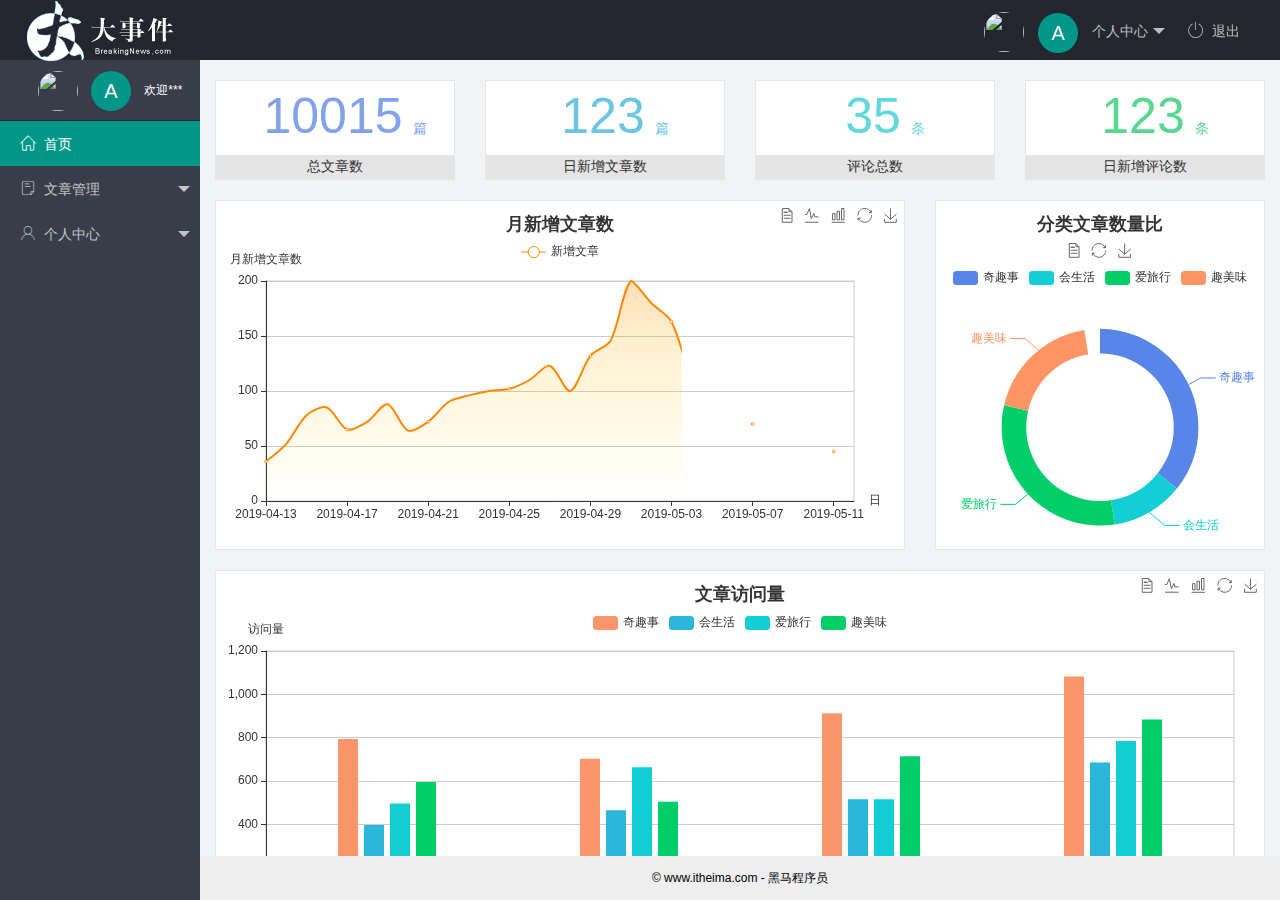
==== index.html @ d32dd84e "21.1.3" ====
<!DOCTYPE html>
<html lang="en">

<head>
    <meta charset="UTF-8" />
    <meta name="viewport" content="width=device-width, initial-scale=1.0" />
    <title>后台主页</title>
    <!-- 导入 layui 的样式表 -->
    <link rel="stylesheet" href="/assets/lib/layui/css/layui.css" />
    <link rel="stylesheet" href="/assets/fonts/iconfont.css" />
    <link rel="stylesheet" href="/assets/css/indexreal.css">
</head>

<body class="layui-layout-body">
    <div class="layui-layout layui-layout-admin">
        <div class="layui-header">
            <div class="layui-logo">
                <img src="/assets/images/logo.png" alt="" />
            </div>
            <!-- 头部区域（可配合layui已有的水平导航） -->
            <ul class="layui-nav layui-layout-right">
                <li class="layui-nav-item">
                    <a href="javascript:;">
                        <img src="http://t.cn/RCzsdCq" class="layui-nav-img" />
                        <span class="text-avatar">A</span>
                        个人中心
                    </a>
                    <dl class="layui-nav-child">
                        <dd><a href="">基本资料</a></dd>
                        <dd><a href="">更换头像</a></dd>
                        <dd><a href="">重置密码</a></dd>
                    </dl>
                </li>
                <li class="layui-nav-item"><a href=""><span class="iconfont icon-tuichu"></span>退出</a></li>
            </ul>
        </div>

        <div class="layui-side layui-bg-black">
            <div class="layui-side-scroll">
                <div class="userinfo">
                    <img src="http://t.cn/RCzsdCq" class="layui-nav-img" />
                    <span class="text-avatar">A</span>
                    <span id="welcome">欢迎***</span>
                </div>
                <!-- 左侧导航区域（可配合layui已有的垂直导航） -->
                <ul class="layui-nav layui-nav-tree" lay-shrink="all">
                    <li class="layui-nav-item layui-this">
                        <a class="" href="./home/dashboard.html" target="fm">
                            <span class="iconfont icon-home"></span>首页</a>
                    </li>
                    <li class="layui-nav-item">
                        <a class="" href="javascript:;"><span class="iconfont icon-16"></span>文章管理</a>
                        <dl class="layui-nav-child">
                            <dd><a href="javascript:;"><i class="layui-icon layui-icon-app"></i>文章类别</a></dd>
                            <dd><a href="javascript:;"><i class="layui-icon layui-icon-app"></i>文章列表</a></dd>
                            <dd><a href="javascript:;"><i class="layui-icon layui-icon-app"></i>发布文章</a></dd>
                        </dl>
                    </li>
                    <li class="layui-nav-item">
                        <a href="javascript:;"><span class="iconfont icon-user"></span>个人中心</a>
                        <dl class="layui-nav-child">
                            <dd><a href="javascript:;"><i class="layui-icon layui-icon-app"></i>基本资料</a></dd>
                            <dd><a href="javascript:;"><i class="layui-icon layui-icon-app"></i>更换头像</a></dd>
                            <dd><a href="javascript:;"><i class="layui-icon layui-icon-app"></i>重置密码</a></dd>
                        </dl>
                    </li>
                </ul>
            </div>
        </div>

        <div class="layui-body">
            <!-- 内容主体区域 -->
            <iframe name="fm" src="./home/dashboard.html" frameborder="0"></iframe>
        </div>

        <div class="layui-footer">
            <!-- 底部固定区域 -->
            © www.itheima.com - 黑马程序员
        </div>
    </div>
    <!-- 导入 layui 的JS文件 -->
    <script src="/assets/lib/layui/layui.all.js"></script>
</body>

</html>
---- assets/lib/layui/css/layui.css ----
/** layui-v2.5.5 MIT License By https://www.layui.com */
 .layui-inline,img{display:inline-block;vertical-align:middle}h1,h2,h3,h4,h5,h6{font-weight:400}.layui-edge,.layui-header,.layui-inline,.layui-main{position:relative}.layui-body,.layui-edge,.layui-elip{overflow:hidden}.layui-btn,.layui-edge,.layui-inline,img{vertical-align:middle}.layui-btn,.layui-disabled,.layui-icon,.layui-unselect{-moz-user-select:none;-webkit-user-select:none;-ms-user-select:none}.layui-elip,.layui-form-checkbox span,.layui-form-pane .layui-form-label{text-overflow:ellipsis;white-space:nowrap}.layui-breadcrumb,.layui-tree-btnGroup{visibility:hidden}blockquote,body,button,dd,div,dl,dt,form,h1,h2,h3,h4,h5,h6,input,li,ol,p,pre,td,textarea,th,ul{margin:0;padding:0;-webkit-tap-highlight-color:rgba(0,0,0,0)}a:active,a:hover{outline:0}img{border:none}li{list-style:none}table{border-collapse:collapse;border-spacing:0}h4,h5,h6{font-size:100%}button,input,optgroup,option,select,textarea{font-family:inherit;font-size:inherit;font-style:inherit;font-weight:inherit;outline:0}pre{white-space:pre-wrap;white-space:-moz-pre-wrap;white-space:-pre-wrap;white-space:-o-pre-wrap;word-wrap:break-word}body{line-height:24px;font:14px Helvetica Neue,Helvetica,PingFang SC,Tahoma,Arial,sans-serif}hr{height:1px;margin:10px 0;border:0;clear:both}a{color:#333;text-decoration:none}a:hover{color:#777}a cite{font-style:normal;*cursor:pointer}.layui-border-box,.layui-border-box *{box-sizing:border-box}.layui-box,.layui-box *{box-sizing:content-box}.layui-clear{clear:both;*zoom:1}.layui-clear:after{content:'\20';clear:both;*zoom:1;display:block;height:0}.layui-inline{*display:inline;*zoom:1}.layui-edge{display:inline-block;width:0;height:0;border-width:6px;border-style:dashed;border-color:transparent}.layui-edge-top{top:-4px;border-bottom-color:#999;border-bottom-style:solid}.layui-edge-right{border-left-color:#999;border-left-style:solid}.layui-edge-bottom{top:2px;border-top-color:#999;border-top-style:solid}.layui-edge-left{border-right-color:#999;border-right-style:solid}.layui-disabled,.layui-disabled:hover{color:#d2d2d2!important;cursor:not-allowed!important}.layui-circle{border-radius:100%}.layui-show{display:block!important}.layui-hide{display:none!important}@font-face{font-family:layui-icon;src:url(../font/iconfont.eot?v=250);src:url(../font/iconfont.eot?v=250#iefix) format('embedded-opentype'),url(../font/iconfont.woff2?v=250) format('woff2'),url(../font/iconfont.woff?v=250) format('woff'),url(../font/iconfont.ttf?v=250) format('truetype'),url(../font/iconfont.svg?v=250#layui-icon) format('svg')}.layui-icon{font-family:layui-icon!important;font-size:16px;font-style:normal;-webkit-font-smoothing:antialiased;-moz-osx-font-smoothing:grayscale}.layui-icon-reply-fill:before{content:"\e611"}.layui-icon-set-fill:before{content:"\e614"}.layui-icon-menu-fill:before{content:"\e60f"}.layui-icon-search:before{content:"\e615"}.layui-icon-share:before{content:"\e641"}.layui-icon-set-sm:before{content:"\e620"}.layui-icon-engine:before{content:"\e628"}.layui-icon-close:before{content:"\1006"}.layui-icon-close-fill:before{content:"\1007"}.layui-icon-chart-screen:before{content:"\e629"}.layui-icon-star:before{content:"\e600"}.layui-icon-circle-dot:before{content:"\e617"}.layui-icon-chat:before{content:"\e606"}.layui-icon-release:before{content:"\e609"}.layui-icon-list:before{content:"\e60a"}.layui-icon-chart:before{content:"\e62c"}.layui-icon-ok-circle:before{content:"\1005"}.layui-icon-layim-theme:before{content:"\e61b"}.layui-icon-table:before{content:"\e62d"}.layui-icon-right:before{content:"\e602"}.layui-icon-left:before{content:"\e603"}.layui-icon-cart-simple:before{content:"\e698"}.layui-icon-face-cry:before{content:"\e69c"}.layui-icon-face-smile:before{content:"\e6af"}.layui-icon-survey:before{content:"\e6b2"}.layui-icon-tree:before{content:"\e62e"}.layui-icon-upload-circle:before{content:"\e62f"}.layui-icon-add-circle:before{content:"\e61f"}.layui-icon-download-circle:before{content:"\e601"}.layui-icon-templeate-1:before{content:"\e630"}.layui-icon-util:before{content:"\e631"}.layui-icon-face-surprised:before{content:"\e664"}.layui-icon-edit:before{content:"\e642"}.layui-icon-speaker:before{content:"\e645"}.layui-icon-down:before{content:"\e61a"}.layui-icon-file:before{content:"\e621"}.layui-icon-layouts:before{content:"\e632"}.layui-icon-rate-half:before{content:"\e6c9"}.layui-icon-add-circle-fine:before{content:"\e608"}.layui-icon-prev-circle:before{content:"\e633"}.layui-icon-read:before{content:"\e705"}.layui-icon-404:before{content:"\e61c"}.layui-icon-carousel:before{content:"\e634"}.layui-icon-help:before{content:"\e607"}.layui-icon-code-circle:before{content:"\e635"}.layui-icon-water:before{content:"\e636"}.layui-icon-username:before{content:"\e66f"}.layui-icon-find-fill:before{content:"\e670"}.layui-icon-about:before{content:"\e60b"}.layui-icon-location:before{content:"\e715"}.layui-icon-up:before{content:"\e619"}.layui-icon-pause:before{content:"\e651"}.layui-icon-date:before{content:"\e637"}.layui-icon-layim-uploadfile:before{content:"\e61d"}.layui-icon-delete:before{content:"\e640"}.layui-icon-play:before{content:"\e652"}.layui-icon-top:before{content:"\e604"}.layui-icon-friends:before{content:"\e612"}.layui-icon-refresh-3:before{content:"\e9aa"}.layui-icon-ok:before{content:"\e605"}.layui-icon-layer:before{content:"\e638"}.layui-icon-face-smile-fine:before{content:"\e60c"}.layui-icon-dollar:before{content:"\e659"}.layui-icon-group:before{content:"\e613"}.layui-icon-layim-download:before{content:"\e61e"}.layui-icon-picture-fine:before{content:"\e60d"}.layui-icon-link:before{content:"\e64c"}.layui-icon-diamond:before{content:"\e735"}.layui-icon-log:before{content:"\e60e"}.layui-icon-rate-solid:before{content:"\e67a"}.layui-icon-fonts-del:before{content:"\e64f"}.layui-icon-unlink:before{content:"\e64d"}.layui-icon-fonts-clear:before{content:"\e639"}.layui-icon-triangle-r:before{content:"\e623"}.layui-icon-circle:before{content:"\e63f"}.layui-icon-radio:before{content:"\e643"}.layui-icon-align-center:before{content:"\e647"}.layui-icon-align-right:before{content:"\e648"}.layui-icon-align-left:before{content:"\e649"}.layui-icon-loading-1:before{content:"\e63e"}.layui-icon-return:before{content:"\e65c"}.layui-icon-fonts-strong:before{content:"\e62b"}.layui-icon-upload:before{content:"\e67c"}.layui-icon-dialogue:before{content:"\e63a"}.layui-icon-video:before{content:"\e6ed"}.layui-icon-headset:before{content:"\e6fc"}.layui-icon-cellphone-fine:before{content:"\e63b"}.layui-icon-add-1:before{content:"\e654"}.layui-icon-face-smile-b:before{content:"\e650"}.layui-icon-fonts-html:before{content:"\e64b"}.layui-icon-form:before{content:"\e63c"}.layui-icon-cart:before{content:"\e657"}.layui-icon-camera-fill:before{content:"\e65d"}.layui-icon-tabs:before{content:"\e62a"}.layui-icon-fonts-code:before{content:"\e64e"}.layui-icon-fire:before{content:"\e756"}.layui-icon-set:before{content:"\e716"}.layui-icon-fonts-u:before{content:"\e646"}.layui-icon-triangle-d:before{content:"\e625"}.layui-icon-tips:before{content:"\e702"}.layui-icon-picture:before{content:"\e64a"}.layui-icon-more-vertical:before{content:"\e671"}.layui-icon-flag:before{content:"\e66c"}.layui-icon-loading:before{content:"\e63d"}.layui-icon-fonts-i:before{content:"\e644"}.layui-icon-refresh-1:before{content:"\e666"}.layui-icon-rmb:before{content:"\e65e"}.layui-icon-home:before{content:"\e68e"}.layui-icon-user:before{content:"\e770"}.layui-icon-notice:before{content:"\e667"}.layui-icon-login-weibo:before{content:"\e675"}.layui-icon-voice:before{content:"\e688"}.layui-icon-upload-drag:before{content:"\e681"}.layui-icon-login-qq:before{content:"\e676"}.layui-icon-snowflake:before{content:"\e6b1"}.layui-icon-file-b:before{content:"\e655"}.layui-icon-template:before{content:"\e663"}.layui-icon-auz:before{content:"\e672"}.layui-icon-console:before{content:"\e665"}.layui-icon-app:before{content:"\e653"}.layui-icon-prev:before{content:"\e65a"}.layui-icon-website:before{content:"\e7ae"}.layui-icon-next:before{content:"\e65b"}.layui-icon-component:before{content:"\e857"}.layui-icon-more:before{content:"\e65f"}.layui-icon-login-wechat:before{content:"\e677"}.layui-icon-shrink-right:before{content:"\e668"}.layui-icon-spread-left:before{content:"\e66b"}.layui-icon-camera:before{content:"\e660"}.layui-icon-note:before{content:"\e66e"}.layui-icon-refresh:before{content:"\e669"}.layui-icon-female:before{content:"\e661"}.layui-icon-male:before{content:"\e662"}.layui-icon-password:before{content:"\e673"}.layui-icon-senior:before{content:"\e674"}.layui-icon-theme:before{content:"\e66a"}.layui-icon-tread:before{content:"\e6c5"}.layui-icon-praise:before{content:"\e6c6"}.layui-icon-star-fill:before{content:"\e658"}.layui-icon-rate:before{content:"\e67b"}.layui-icon-template-1:before{content:"\e656"}.layui-icon-vercode:before{content:"\e679"}.layui-icon-cellphone:before{content:"\e678"}.layui-icon-screen-full:before{content:"\e622"}.layui-icon-screen-restore:before{content:"\e758"}.layui-icon-cols:before{content:"\e610"}.layui-icon-export:before{content:"\e67d"}.layui-icon-print:before{content:"\e66d"}.layui-icon-slider:before{content:"\e714"}.layui-icon-addition:before{content:"\e624"}.layui-icon-subtraction:before{content:"\e67e"}.layui-icon-service:before{content:"\e626"}.layui-icon-transfer:before{content:"\e691"}.layui-main{width:1140px;margin:0 auto}.layui-header{z-index:1000;height:60px}.layui-header a:hover{transition:all .5s;-webkit-transition:all .5s}.layui-side{position:fixed;left:0;top:0;bottom:0;z-index:999;width:200px;overflow-x:hidden}.layui-side-scroll{position:relative;width:220px;height:100%;overflow-x:hidden}.layui-body{position:absolute;left:200px;right:0;top:0;bottom:0;z-index:998;width:auto;overflow-y:auto;box-sizing:border-box}.layui-layout-body{overflow:hidden}.layui-layout-admin .layui-header{background-color:#23262E}.layui-layout-admin .layui-side{top:60px;width:200px;overflow-x:hidden}.layui-layout-admin .layui-body{position:fixed;top:60px;bottom:44px}.layui-layout-admin .layui-main{width:auto;margin:0 15px}.layui-layout-admin .layui-footer{position:fixed;left:200px;right:0;bottom:0;height:44px;line-height:44px;padding:0 15px;background-color:#eee}.layui-layout-admin .layui-logo{position:absolute;left:0;top:0;width:200px;height:100%;line-height:60px;text-align:center;color:#009688;font-size:16px}.layui-layout-admin .layui-header .layui-nav{background:0 0}.layui-layout-left{position:absolute!important;left:200px;top:0}.layui-layout-right{position:absolute!important;right:0;top:0}.layui-container{position:relative;margin:0 auto;padding:0 15px;box-sizing:border-box}.layui-fluid{position:relative;margin:0 auto;padding:0 15px}.layui-row:after,.layui-row:before{content:'';display:block;clear:both}.layui-col-lg1,.layui-col-lg10,.layui-col-lg11,.layui-col-lg12,.layui-col-lg2,.layui-col-lg3,.layui-col-lg4,.layui-col-lg5,.layui-col-lg6,.layui-col-lg7,.layui-col-lg8,.layui-col-lg9,.layui-col-md1,.layui-col-md10,.layui-col-md11,.layui-col-md12,.layui-col-md2,.layui-col-md3,.layui-col-md4,.layui-col-md5,.layui-col-md6,.layui-col-md7,.layui-col-md8,.layui-col-md9,.layui-col-sm1,.layui-col-sm10,.layui-col-sm11,.layui-col-sm12,.layui-col-sm2,.layui-col-sm3,.layui-col-sm4,.layui-col-sm5,.layui-col-sm6,.layui-col-sm7,.layui-col-sm8,.layui-col-sm9,.layui-col-xs1,.layui-col-xs10,.layui-col-xs11,.layui-col-xs12,.layui-col-xs2,.layui-col-xs3,.layui-col-xs4,.layui-col-xs5,.layui-col-xs6,.layui-col-xs7,.layui-col-xs8,.layui-col-xs9{position:relative;display:block;box-sizing:border-box}.layui-col-xs1,.layui-col-xs10,.layui-col-xs11,.layui-col-xs12,.layui-col-xs2,.layui-col-xs3,.layui-col-xs4,.layui-col-xs5,.layui-col-xs6,.layui-col-xs7,.layui-col-xs8,.layui-col-xs9{float:left}.layui-col-xs1{width:8.33333333%}.layui-col-xs2{width:16.66666667%}.layui-col-xs3{width:25%}.layui-col-xs4{width:33.33333333%}.layui-col-xs5{width:41.66666667%}.layui-col-xs6{width:50%}.layui-col-xs7{width:58.33333333%}.layui-col-xs8{width:66.66666667%}.layui-col-xs9{width:75%}.layui-col-xs10{width:83.33333333%}.layui-col-xs11{width:91.66666667%}.layui-col-xs12{width:100%}.layui-col-xs-offset1{margin-left:8.33333333%}.layui-col-xs-offset2{margin-left:16.66666667%}.layui-col-xs-offset3{margin-left:25%}.layui-col-xs-offset4{margin-left:33.33333333%}.layui-col-xs-offset5{margin-left:41.66666667%}.layui-col-xs-offset6{margin-left:50%}.layui-col-xs-offset7{margin-left:58.33333333%}.layui-col-xs-offset8{margin-left:66.66666667%}.layui-col-xs-offset9{margin-left:75%}.layui-col-xs-offset10{margin-left:83.33333333%}.layui-col-xs-offset11{margin-left:91.66666667%}.layui-col-xs-offset12{margin-left:100%}@media screen and (max-width:768px){.layui-hide-xs{display:none!important}.layui-show-xs-block{display:block!important}.layui-show-xs-inline{display:inline!important}.layui-show-xs-inline-block{display:inline-block!important}}@media screen and (min-width:768px){.layui-container{width:750px}.layui-hide-sm{display:none!important}.layui-show-sm-block{display:block!important}.layui-show-sm-inline{display:inline!important}.layui-show-sm-inline-block{display:inline-block!important}.layui-col-sm1,.layui-col-sm10,.layui-col-sm11,.layui-col-sm12,.layui-col-sm2,.layui-col-sm3,.layui-col-sm4,.layui-col-sm5,.layui-col-sm6,.layui-col-sm7,.layui-col-sm8,.layui-col-sm9{float:left}.layui-col-sm1{width:8.33333333%}.layui-col-sm2{width:16.66666667%}.layui-col-sm3{width:25%}.layui-col-sm4{width:33.33333333%}.layui-col-sm5{width:41.66666667%}.layui-col-sm6{width:50%}.layui-col-sm7{width:58.33333333%}.layui-col-sm8{width:66.66666667%}.layui-col-sm9{width:75%}.layui-col-sm10{width:83.33333333%}.layui-col-sm11{width:91.66666667%}.layui-col-sm12{width:100%}.layui-col-sm-offset1{margin-left:8.33333333%}.layui-col-sm-offset2{margin-left:16.66666667%}.layui-col-sm-offset3{margin-left:25%}.layui-col-sm-offset4{margin-left:33.33333333%}.layui-col-sm-offset5{margin-left:41.66666667%}.layui-col-sm-offset6{margin-left:50%}.layui-col-sm-offset7{margin-left:58.33333333%}.layui-col-sm-offset8{margin-left:66.66666667%}.layui-col-sm-offset9{margin-left:75%}.layui-col-sm-offset10{margin-left:83.33333333%}.layui-col-sm-offset11{margin-left:91.66666667%}.layui-col-sm-offset12{margin-left:100%}}@media screen and (min-width:992px){.layui-container{width:970px}.layui-hide-md{display:none!important}.layui-show-md-block{display:block!important}.layui-show-md-inline{display:inline!important}.layui-show-md-inline-block{display:inline-block!important}.layui-col-md1,.layui-col-md10,.layui-col-md11,.layui-col-md12,.layui-col-md2,.layui-col-md3,.layui-col-md4,.layui-col-md5,.layui-col-md6,.layui-col-md7,.layui-col-md8,.layui-col-md9{float:left}.layui-col-md1{width:8.33333333%}.layui-col-md2{width:16.66666667%}.layui-col-md3{width:25%}.layui-col-md4{width:33.33333333%}.layui-col-md5{width:41.66666667%}.layui-col-md6{width:50%}.layui-col-md7{width:58.33333333%}.layui-col-md8{width:66.66666667%}.layui-col-md9{width:75%}.layui-col-md10{width:83.33333333%}.layui-col-md11{width:91.66666667%}.layui-col-md12{width:100%}.layui-col-md-offset1{margin-left:8.33333333%}.layui-col-md-offset2{margin-left:16.66666667%}.layui-col-md-offset3{margin-left:25%}.layui-col-md-offset4{margin-left:33.33333333%}.layui-col-md-offset5{margin-left:41.66666667%}.layui-col-md-offset6{margin-left:50%}.layui-col-md-offset7{margin-left:58.33333333%}.layui-col-md-offset8{margin-left:66.66666667%}.layui-col-md-offset9{margin-left:75%}.layui-col-md-offset10{margin-left:83.33333333%}.layui-col-md-offset11{margin-left:91.66666667%}.layui-col-md-offset12{margin-left:100%}}@media screen and (min-width:1200px){.layui-container{width:1170px}.layui-hide-lg{display:none!important}.layui-show-lg-block{display:block!important}.layui-show-lg-inline{display:inline!important}.layui-show-lg-inline-block{display:inline-block!important}.layui-col-lg1,.layui-col-lg10,.layui-col-lg11,.layui-col-lg12,.layui-col-lg2,.layui-col-lg3,.layui-col-lg4,.layui-col-lg5,.layui-col-lg6,.layui-col-lg7,.layui-col-lg8,.layui-col-lg9{float:left}.layui-col-lg1{width:8.33333333%}.layui-col-lg2{width:16.66666667%}.layui-col-lg3{width:25%}.layui-col-lg4{width:33.33333333%}.layui-col-lg5{width:41.66666667%}.layui-col-lg6{width:50%}.layui-col-lg7{width:58.33333333%}.layui-col-lg8{width:66.66666667%}.layui-col-lg9{width:75%}.layui-col-lg10{width:83.33333333%}.layui-col-lg11{width:91.66666667%}.layui-col-lg12{width:100%}.layui-col-lg-offset1{margin-left:8.33333333%}.layui-col-lg-offset2{margin-left:16.66666667%}.layui-col-lg-offset3{margin-left:25%}.layui-col-lg-offset4{margin-left:33.33333333%}.layui-col-lg-offset5{margin-left:41.66666667%}.layui-col-lg-offset6{margin-left:50%}.layui-col-lg-offset7{margin-left:58.33333333%}.layui-col-lg-offset8{margin-left:66.66666667%}.layui-col-lg-offset9{margin-left:75%}.layui-col-lg-offset10{margin-left:83.33333333%}.layui-col-lg-offset11{margin-left:91.66666667%}.layui-col-lg-offset12{margin-left:100%}}.layui-col-space1{margin:-.5px}.layui-col-space1>*{padding:.5px}.layui-col-space3{margin:-1.5px}.layui-col-space3>*{padding:1.5px}.layui-col-space5{margin:-2.5px}.layui-col-space5>*{padding:2.5px}.layui-col-space8{margin:-3.5px}.layui-col-space8>*{padding:3.5px}.layui-col-space10{margin:-5px}.layui-col-space10>*{padding:5px}.layui-col-space12{margin:-6px}.layui-col-space12>*{padding:6px}.layui-col-space15{margin:-7.5px}.layui-col-space15>*{padding:7.5px}.layui-col-space18{margin:-9px}.layui-col-space18>*{padding:9px}.layui-col-space20{margin:-10px}.layui-col-space20>*{padding:10px}.layui-col-space22{margin:-11px}.layui-col-space22>*{padding:11px}.layui-col-space25{margin:-12.5px}.layui-col-space25>*{padding:12.5px}.layui-col-space30{margin:-15px}.layui-col-space30>*{padding:15px}.layui-btn,.layui-input,.layui-select,.layui-textarea,.layui-upload-button{outline:0;-webkit-appearance:none;transition:all .3s;-webkit-transition:all .3s;box-sizing:border-box}.layui-elem-quote{margin-bottom:10px;padding:15px;line-height:22px;border-left:5px solid #009688;border-radius:0 2px 2px 0;background-color:#f2f2f2}.layui-quote-nm{border-style:solid;border-width:1px 1px 1px 5px;background:0 0}.layui-elem-field{margin-bottom:10px;padding:0;border-width:1px;border-style:solid}.layui-elem-field legend{margin-left:20px;padding:0 10px;font-size:20px;font-weight:300}.layui-field-title{margin:10px 0 20px;border-width:1px 0 0}.layui-field-box{padding:10px 15px}.layui-field-title .layui-field-box{padding:10px 0}.layui-progress{position:relative;height:6px;border-radius:20px;background-color:#e2e2e2}.layui-progress-bar{position:absolute;left:0;top:0;width:0;max-width:100%;height:6px;border-radius:20px;text-align:right;background-color:#5FB878;transition:all .3s;-webkit-transition:all .3s}.layui-progress-big,.layui-progress-big .layui-progress-bar{height:18px;line-height:18px}.layui-progress-text{position:relative;top:-20px;line-height:18px;font-size:12px;color:#666}.layui-progress-big .layui-progress-text{position:static;padding:0 10px;color:#fff}.layui-collapse{border-width:1px;border-style:solid;border-radius:2px}.layui-colla-content,.layui-colla-item{border-top-width:1px;border-top-style:solid}.layui-colla-item:first-child{border-top:none}.layui-colla-title{position:relative;height:42px;line-height:42px;padding:0 15px 0 35px;color:#333;background-color:#f2f2f2;cursor:pointer;font-size:14px;overflow:hidden}.layui-colla-content{display:none;padding:10px 15px;line-height:22px;color:#666}.layui-colla-icon{position:absolute;left:15px;top:0;font-size:14px}.layui-card{margin-bottom:15px;border-radius:2px;background-color:#fff;box-shadow:0 1px 2px 0 rgba(0,0,0,.05)}.layui-card:last-child{margin-bottom:0}.layui-card-header{position:relative;height:42px;line-height:42px;padding:0 15px;border-bottom:1px solid #f6f6f6;color:#333;border-radius:2px 2px 0 0;font-size:14px}.layui-bg-black,.layui-bg-blue,.layui-bg-cyan,.layui-bg-green,.layui-bg-orange,.layui-bg-red{color:#fff!important}.layui-card-body{position:relative;padding:10px 15px;line-height:24px}.layui-card-body[pad15]{padding:15px}.layui-card-body[pad20]{padding:20px}.layui-card-body .layui-table{margin:5px 0}.layui-card .layui-tab{margin:0}.layui-panel-window{position:relative;padding:15px;border-radius:0;border-top:5px solid #E6E6E6;background-color:#fff}.layui-auxiliar-moving{position:fixed;left:0;right:0;top:0;bottom:0;width:100%;height:100%;background:0 0;z-index:9999999999}.layui-form-label,.layui-form-mid,.layui-form-select,.layui-input-block,.layui-input-inline,.layui-textarea{position:relative}.layui-bg-red{background-color:#FF5722!important}.layui-bg-orange{background-color:#FFB800!important}.layui-bg-green{background-color:#009688!important}.layui-bg-cyan{background-color:#2F4056!important}.layui-bg-blue{background-color:#1E9FFF!important}.layui-bg-black{background-color:#393D49!important}.layui-bg-gray{background-color:#eee!important;color:#666!important}.layui-badge-rim,.layui-colla-content,.layui-colla-item,.layui-collapse,.layui-elem-field,.layui-form-pane .layui-form-item[pane],.layui-form-pane .layui-form-label,.layui-input,.layui-layedit,.layui-layedit-tool,.layui-quote-nm,.layui-select,.layui-tab-bar,.layui-tab-card,.layui-tab-title,.layui-tab-title .layui-this:after,.layui-textarea{border-color:#e6e6e6}.layui-timeline-item:before,hr{background-color:#e6e6e6}.layui-text{line-height:22px;font-size:14px;color:#666}.layui-text h1,.layui-text h2,.layui-text h3{font-weight:500;color:#333}.layui-text h1{font-size:30px}.layui-text h2{font-size:24px}.layui-text h3{font-size:18px}.layui-text a:not(.layui-btn){color:#01AAED}.layui-text a:not(.layui-btn):hover{text-decoration:underline}.layui-text ul{padding:5px 0 5px 15px}.layui-text ul li{margin-top:5px;list-style-type:disc}.layui-text em,.layui-word-aux{color:#999!important;padding:0 5px!important}.layui-btn{display:inline-block;height:38px;line-height:38px;padding:0 18px;background-color:#009688;color:#fff;white-space:nowrap;text-align:center;font-size:14px;border:none;border-radius:2px;cursor:pointer}.layui-btn:hover{opacity:.8;filter:alpha(opacity=80);color:#fff}.layui-btn:active{opacity:1;filter:alpha(opacity=100)}.layui-btn+.layui-btn{margin-left:10px}.layui-btn-container{font-size:0}.layui-btn-container .layui-btn{margin-right:10px;margin-bottom:10px}.layui-btn-container .layui-btn+.layui-btn{margin-left:0}.layui-table .layui-btn-container .layui-btn{margin-bottom:9px}.layui-btn-radius{border-radius:100px}.layui-btn .layui-icon{margin-right:3px;font-size:18px;vertical-align:bottom;vertical-align:middle\9}.layui-btn-primary{border:1px solid #C9C9C9;background-color:#fff;color:#555}.layui-btn-primary:hover{border-color:#009688;color:#333}.layui-btn-normal{background-color:#1E9FFF}.layui-btn-warm{background-color:#FFB800}.layui-btn-danger{background-color:#FF5722}.layui-btn-checked{background-color:#5FB878}.layui-btn-disabled,.layui-btn-disabled:active,.layui-btn-disabled:hover{border:1px solid #e6e6e6;background-color:#FBFBFB;color:#C9C9C9;cursor:not-allowed;opacity:1}.layui-btn-lg{height:44px;line-height:44px;padding:0 25px;font-size:16px}.layui-btn-sm{height:30px;line-height:30px;padding:0 10px;font-size:12px}.layui-btn-sm i{font-size:16px!important}.layui-btn-xs{height:22px;line-height:22px;padding:0 5px;font-size:12px}.layui-btn-xs i{font-size:14px!important}.layui-btn-group{display:inline-block;vertical-align:middle;font-size:0}.layui-btn-group .layui-btn{margin-left:0!important;margin-right:0!important;border-left:1px solid rgba(255,255,255,.5);border-radius:0}.layui-btn-group .layui-btn-primary{border-left:none}.layui-btn-group .layui-btn-primary:hover{border-color:#C9C9C9;color:#009688}.layui-btn-group .layui-btn:first-child{border-left:none;border-radius:2px 0 0 2px}.layui-btn-group .layui-btn-primary:first-child{border-left:1px solid #c9c9c9}.layui-btn-group .layui-btn:last-child{border-radius:0 2px 2px 0}.layui-btn-group .layui-btn+.layui-btn{margin-left:0}.layui-btn-group+.layui-btn-group{margin-left:10px}.layui-btn-fluid{width:100%}.layui-input,.layui-select,.layui-textarea{height:38px;line-height:1.3;line-height:38px\9;border-width:1px;border-style:solid;background-color:#fff;border-radius:2px}.layui-input::-webkit-input-placeholder,.layui-select::-webkit-input-placeholder,.layui-textarea::-webkit-input-placeholder{line-height:1.3}.layui-input,.layui-textarea{display:block;width:100%;padding-left:10px}.layui-input:hover,.layui-textarea:hover{border-color:#D2D2D2!important}.layui-input:focus,.layui-textarea:focus{border-color:#C9C9C9!important}.layui-textarea{min-height:100px;height:auto;line-height:20px;padding:6px 10px;resize:vertical}.layui-select{padding:0 10px}.layui-form input[type=checkbox],.layui-form input[type=radio],.layui-form select{display:none}.layui-form [lay-ignore]{display:initial}.layui-form-item{margin-bottom:15px;clear:both;*zoom:1}.layui-form-item:after{content:'\20';clear:both;*zoom:1;display:block;height:0}.layui-form-label{float:left;display:block;padding:9px 15px;width:80px;font-weight:400;line-height:20px;text-align:right}.layui-form-label-col{display:block;float:none;padding:9px 0;line-height:20px;text-align:left}.layui-form-item .layui-inline{margin-bottom:5px;margin-right:10px}.layui-input-block{margin-left:110px;min-height:36px}.layui-input-inline{display:inline-block;vertical-align:middle}.layui-form-item .layui-input-inline{float:left;width:190px;margin-right:10px}.layui-form-text .layui-input-inline{width:auto}.layui-form-mid{float:left;display:block;padding:9px 0!important;line-height:20px;margin-right:10px}.layui-form-danger+.layui-form-select .layui-input,.layui-form-danger:focus{border-color:#FF5722!important}.layui-form-select .layui-input{padding-right:30px;cursor:pointer}.layui-form-select .layui-edge{position:absolute;right:10px;top:50%;margin-top:-3px;cursor:pointer;border-width:6px;border-top-color:#c2c2c2;border-top-style:solid;transition:all .3s;-webkit-transition:all .3s}.layui-form-select dl{display:none;position:absolute;left:0;top:42px;padding:5px 0;z-index:899;min-width:100%;border:1px solid #d2d2d2;max-height:300px;overflow-y:auto;background-color:#fff;border-radius:2px;box-shadow:0 2px 4px rgba(0,0,0,.12);box-sizing:border-box}.layui-form-select dl dd,.layui-form-select dl dt{padding:0 10px;line-height:36px;white-space:nowrap;overflow:hidden;text-overflow:ellipsis}.layui-form-select dl dt{font-size:12px;color:#999}.layui-form-select dl dd{cursor:pointer}.layui-form-select dl dd:hover{background-color:#f2f2f2;-webkit-transition:.5s all;transition:.5s all}.layui-form-select .layui-select-group dd{padding-left:20px}.layui-form-select dl dd.layui-select-tips{padding-left:10px!important;color:#999}.layui-form-select dl dd.layui-this{background-color:#5FB878;color:#fff}.layui-form-checkbox,.layui-form-select dl dd.layui-disabled{background-color:#fff}.layui-form-selected dl{display:block}.layui-form-checkbox,.layui-form-checkbox *,.layui-form-switch{display:inline-block;vertical-align:middle}.layui-form-selected .layui-edge{margin-top:-9px;-webkit-transform:rotate(180deg);transform:rotate(180deg);margin-top:-3px\9}:root .layui-form-selected .layui-edge{margin-top:-9px\0/IE9}.layui-form-selectup dl{top:auto;bottom:42px}.layui-select-none{margin:5px 0;text-align:center;color:#999}.layui-select-disabled .layui-disabled{border-color:#eee!important}.layui-select-disabled .layui-edge{border-top-color:#d2d2d2}.layui-form-checkbox{position:relative;height:30px;line-height:30px;margin-right:10px;padding-right:30px;cursor:pointer;font-size:0;-webkit-transition:.1s linear;transition:.1s linear;box-sizing:border-box}.layui-form-checkbox span{padding:0 10px;height:100%;font-size:14px;border-radius:2px 0 0 2px;background-color:#d2d2d2;color:#fff;overflow:hidden}.layui-form-checkbox:hover span{background-color:#c2c2c2}.layui-form-checkbox i{position:absolute;right:0;top:0;width:30px;height:28px;border:1px solid #d2d2d2;border-left:none;border-radius:0 2px 2px 0;color:#fff;font-size:20px;text-align:center}.layui-form-checkbox:hover i{border-color:#c2c2c2;color:#c2c2c2}.layui-form-checked,.layui-form-checked:hover{border-color:#5FB878}.layui-form-checked span,.layui-form-checked:hover span{background-color:#5FB878}.layui-form-checked i,.layui-form-checked:hover i{color:#5FB878}.layui-form-item .layui-form-checkbox{margin-top:4px}.layui-form-checkbox[lay-skin=primary]{height:auto!important;line-height:normal!important;min-width:18px;min-height:18px;border:none!important;margin-right:0;padding-left:28px;padding-right:0;background:0 0}.layui-form-checkbox[lay-skin=primary] span{padding-left:0;padding-right:15px;line-height:18px;background:0 0;color:#666}.layui-form-checkbox[lay-skin=primary] i{right:auto;left:0;width:16px;height:16px;line-height:16px;border:1px solid #d2d2d2;font-size:12px;border-radius:2px;background-color:#fff;-webkit-transition:.1s linear;transition:.1s linear}.layui-form-checkbox[lay-skin=primary]:hover i{border-color:#5FB878;color:#fff}.layui-form-checked[lay-skin=primary] i{border-color:#5FB878!important;background-color:#5FB878;color:#fff}.layui-checkbox-disbaled[lay-skin=primary] span{background:0 0!important;color:#c2c2c2}.layui-checkbox-disbaled[lay-skin=primary]:hover i{border-color:#d2d2d2}.layui-form-item .layui-form-checkbox[lay-skin=primary]{margin-top:10px}.layui-form-switch{position:relative;height:22px;line-height:22px;min-width:35px;padding:0 5px;margin-top:8px;border:1px solid #d2d2d2;border-radius:20px;cursor:pointer;background-color:#fff;-webkit-transition:.1s linear;transition:.1s linear}.layui-form-switch i{position:absolute;left:5px;top:3px;width:16px;height:16px;border-radius:20px;background-color:#d2d2d2;-webkit-transition:.1s linear;transition:.1s linear}.layui-form-switch em{position:relative;top:0;width:25px;margin-left:21px;padding:0!important;text-align:center!important;color:#999!important;font-style:normal!important;font-size:12px}.layui-form-onswitch{border-color:#5FB878;background-color:#5FB878}.layui-checkbox-disbaled,.layui-checkbox-disbaled i{border-color:#e2e2e2!important}.layui-form-onswitch i{left:100%;margin-left:-21px;background-color:#fff}.layui-form-onswitch em{margin-left:5px;margin-right:21px;color:#fff!important}.layui-checkbox-disbaled span{background-color:#e2e2e2!important}.layui-checkbox-disbaled:hover i{color:#fff!important}[lay-radio]{display:none}.layui-form-radio,.layui-form-radio *{display:inline-block;vertical-align:middle}.layui-form-radio{line-height:28px;margin:6px 10px 0 0;padding-right:10px;cursor:pointer;font-size:0}.layui-form-radio *{font-size:14px}.layui-form-radio>i{margin-right:8px;font-size:22px;color:#c2c2c2}.layui-form-radio>i:hover,.layui-form-radioed>i{color:#5FB878}.layui-radio-disbaled>i{color:#e2e2e2!important}.layui-form-pane .layui-form-label{width:110px;padding:8px 15px;height:38px;line-height:20px;border-width:1px;border-style:solid;border-radius:2px 0 0 2px;text-align:center;background-color:#FBFBFB;overflow:hidden;box-sizing:border-box}.layui-form-pane .layui-input-inline{margin-left:-1px}.layui-form-pane .layui-input-block{margin-left:110px;left:-1px}.layui-form-pane .layui-input{border-radius:0 2px 2px 0}.layui-form-pane .layui-form-text .layui-form-label{float:none;width:100%;border-radius:2px;box-sizing:border-box;text-align:left}.layui-form-pane .layui-form-text .layui-input-inline{display:block;margin:0;top:-1px;clear:both}.layui-form-pane .layui-form-text .layui-input-block{margin:0;left:0;top:-1px}.layui-form-pane .layui-form-text .layui-textarea{min-height:100px;border-radius:0 0 2px 2px}.layui-form-pane .layui-form-checkbox{margin:4px 0 4px 10px}.layui-form-pane .layui-form-radio,.layui-form-pane .layui-form-switch{margin-top:6px;margin-left:10px}.layui-form-pane .layui-form-item[pane]{position:relative;border-width:1px;border-style:solid}.layui-form-pane .layui-form-item[pane] .layui-form-label{position:absolute;left:0;top:0;height:100%;border-width:0 1px 0 0}.layui-form-pane .layui-form-item[pane] .layui-input-inline{margin-left:110px}@media screen and (max-width:450px){.layui-form-item .layui-form-label{text-overflow:ellipsis;overflow:hidden;white-space:nowrap}.layui-form-item .layui-inline{display:block;margin-right:0;margin-bottom:20px;clear:both}.layui-form-item .layui-inline:after{content:'\20';clear:both;display:block;height:0}.layui-form-item .layui-input-inline{display:block;float:none;left:-3px;width:auto;margin:0 0 10px 112px}.layui-form-item .layui-input-inline+.layui-form-mid{margin-left:110px;top:-5px;padding:0}.layui-form-item .layui-form-checkbox{margin-right:5px;margin-bottom:5px}}.layui-layedit{border-width:1px;border-style:solid;border-radius:2px}.layui-layedit-tool{padding:3px 5px;border-bottom-width:1px;border-bottom-style:solid;font-size:0}.layedit-tool-fixed{position:fixed;top:0;border-top:1px solid #e2e2e2}.layui-layedit-tool .layedit-tool-mid,.layui-layedit-tool .layui-icon{display:inline-block;vertical-align:middle;text-align:center;font-size:14px}.layui-layedit-tool .layui-icon{position:relative;width:32px;height:30px;line-height:30px;margin:3px 5px;color:#777;cursor:pointer;border-radius:2px}.layui-layedit-tool .layui-icon:hover{color:#393D49}.layui-layedit-tool .layui-icon:active{color:#000}.layui-layedit-tool .layedit-tool-active{background-color:#e2e2e2;color:#000}.layui-layedit-tool .layui-disabled,.layui-layedit-tool .layui-disabled:hover{color:#d2d2d2;cursor:not-allowed}.layui-layedit-tool .layedit-tool-mid{width:1px;height:18px;margin:0 10px;background-color:#d2d2d2}.layedit-tool-html{width:50px!important;font-size:30px!important}.layedit-tool-b,.layedit-tool-code,.layedit-tool-help{font-size:16px!important}.layedit-tool-d,.layedit-tool-face,.layedit-tool-image,.layedit-tool-unlink{font-size:18px!important}.layedit-tool-image input{position:absolute;font-size:0;left:0;top:0;width:100%;height:100%;opacity:.01;filter:Alpha(opacity=1);cursor:pointer}.layui-layedit-iframe iframe{display:block;width:100%}#LAY_layedit_code{overflow:hidden}.layui-laypage{display:inline-block;*display:inline;*zoom:1;vertical-align:middle;margin:10px 0;font-size:0}.layui-laypage>a:first-child,.layui-laypage>a:first-child em{border-radius:2px 0 0 2px}.layui-laypage>a:last-child,.layui-laypage>a:last-child em{border-radius:0 2px 2px 0}.layui-laypage>:first-child{margin-left:0!important}.layui-laypage>:last-child{margin-right:0!important}.layui-laypage a,.layui-laypage button,.layui-laypage input,.layui-laypage select,.layui-laypage span{border:1px solid #e2e2e2}.layui-laypage a,.layui-laypage span{display:inline-block;*display:inline;*zoom:1;vertical-align:middle;padding:0 15px;height:28px;line-height:28px;margin:0 -1px 5px 0;background-color:#fff;color:#333;font-size:12px}.layui-flow-more a *,.layui-laypage input,.layui-table-view select[lay-ignore]{display:inline-block}.layui-laypage a:hover{color:#009688}.layui-laypage em{font-style:normal}.layui-laypage .layui-laypage-spr{color:#999;font-weight:700}.layui-laypage a{text-decoration:none}.layui-laypage .layui-laypage-curr{position:relative}.layui-laypage .layui-laypage-curr em{position:relative;color:#fff}.layui-laypage .layui-laypage-curr .layui-laypage-em{position:absolute;left:-1px;top:-1px;padding:1px;width:100%;height:100%;background-color:#009688}.layui-laypage-em{border-radius:2px}.layui-laypage-next em,.layui-laypage-prev em{font-family:Sim sun;font-size:16px}.layui-laypage .layui-laypage-count,.layui-laypage .layui-laypage-limits,.layui-laypage .layui-laypage-refresh,.layui-laypage .layui-laypage-skip{margin-left:10px;margin-right:10px;padding:0;border:none}.layui-laypage .layui-laypage-limits,.layui-laypage .layui-laypage-refresh{vertical-align:top}.layui-laypage .layui-laypage-refresh i{font-size:18px;cursor:pointer}.layui-laypage select{height:22px;padding:3px;border-radius:2px;cursor:pointer}.layui-laypage .layui-laypage-skip{height:30px;line-height:30px;color:#999}.layui-laypage button,.layui-laypage input{height:30px;line-height:30px;border-radius:2px;vertical-align:top;background-color:#fff;box-sizing:border-box}.layui-laypage input{width:40px;margin:0 10px;padding:0 3px;text-align:center}.layui-laypage input:focus,.layui-laypage select:focus{border-color:#009688!important}.layui-laypage button{margin-left:10px;padding:0 10px;cursor:pointer}.layui-table,.layui-table-view{margin:10px 0}.layui-flow-more{margin:10px 0;text-align:center;color:#999;font-size:14px}.layui-flow-more a{height:32px;line-height:32px}.layui-flow-more a *{vertical-align:top}.layui-flow-more a cite{padding:0 20px;border-radius:3px;background-color:#eee;color:#333;font-style:normal}.layui-flow-more a cite:hover{opacity:.8}.layui-flow-more a i{font-size:30px;color:#737383}.layui-table{width:100%;background-color:#fff;color:#666}.layui-table tr{transition:all .3s;-webkit-transition:all .3s}.layui-table th{text-align:left;font-weight:400}.layui-table tbody tr:hover,.layui-table thead tr,.layui-table-click,.layui-table-header,.layui-table-hover,.layui-table-mend,.layui-table-patch,.layui-table-tool,.layui-table-total,.layui-table-total tr,.layui-table[lay-even] tr:nth-child(even){background-color:#f2f2f2}.layui-table td,.layui-table th,.layui-table-col-set,.layui-table-fixed-r,.layui-table-grid-down,.layui-table-header,.layui-table-page,.layui-table-tips-main,.layui-table-tool,.layui-table-total,.layui-table-view,.layui-table[lay-skin=line],.layui-table[lay-skin=row]{border-width:1px;border-style:solid;border-color:#e6e6e6}.layui-table td,.layui-table th{position:relative;padding:9px 15px;min-height:20px;line-height:20px;font-size:14px}.layui-table[lay-skin=line] td,.layui-table[lay-skin=line] th{border-width:0 0 1px}.layui-table[lay-skin=row] td,.layui-table[lay-skin=row] th{border-width:0 1px 0 0}.layui-table[lay-skin=nob] td,.layui-table[lay-skin=nob] th{border:none}.layui-table img{max-width:100px}.layui-table[lay-size=lg] td,.layui-table[lay-size=lg] th{padding:15px 30px}.layui-table-view .layui-table[lay-size=lg] .layui-table-cell{height:40px;line-height:40px}.layui-table[lay-size=sm] td,.layui-table[lay-size=sm] th{font-size:12px;padding:5px 10px}.layui-table-view .layui-table[lay-size=sm] .layui-table-cell{height:20px;line-height:20px}.layui-table[lay-data]{display:none}.layui-table-box{position:relative;overflow:hidden}.layui-table-view .layui-table{position:relative;width:auto;margin:0}.layui-table-view .layui-table[lay-skin=line]{border-width:0 1px 0 0}.layui-table-view .layui-table[lay-skin=row]{border-width:0 0 1px}.layui-table-view .layui-table td,.layui-table-view .layui-table th{padding:5px 0;border-top:none;border-left:none}.layui-table-view .layui-table th.layui-unselect .layui-table-cell span{cursor:pointer}.layui-table-view .layui-table td{cursor:default}.layui-table-view .layui-table td[data-edit=text]{cursor:text}.layui-table-view .layui-form-checkbox[lay-skin=primary] i{width:18px;height:18px}.layui-table-view .layui-form-radio{line-height:0;padding:0}.layui-table-view .layui-form-radio>i{margin:0;font-size:20px}.layui-table-init{position:absolute;left:0;top:0;width:100%;height:100%;text-align:center;z-index:110}.layui-table-init .layui-icon{position:absolute;left:50%;top:50%;margin:-15px 0 0 -15px;font-size:30px;color:#c2c2c2}.layui-table-header{border-width:0 0 1px;overflow:hidden}.layui-table-header .layui-table{margin-bottom:-1px}.layui-table-tool .layui-inline[lay-event]{position:relative;width:26px;height:26px;padding:5px;line-height:16px;margin-right:10px;text-align:center;color:#333;border:1px solid #ccc;cursor:pointer;-webkit-transition:.5s all;transition:.5s all}.layui-table-tool .layui-inline[lay-event]:hover{border:1px solid #999}.layui-table-tool-temp{padding-right:120px}.layui-table-tool-self{position:absolute;right:17px;top:10px}.layui-table-tool .layui-table-tool-self .layui-inline[lay-event]{margin:0 0 0 10px}.layui-table-tool-panel{position:absolute;top:29px;left:-1px;padding:5px 0;min-width:150px;min-height:40px;border:1px solid #d2d2d2;text-align:left;overflow-y:auto;background-color:#fff;box-shadow:0 2px 4px rgba(0,0,0,.12)}.layui-table-cell,.layui-table-tool-panel li{overflow:hidden;text-overflow:ellipsis;white-space:nowrap}.layui-table-tool-panel li{padding:0 10px;line-height:30px;-webkit-transition:.5s all;transition:.5s all}.layui-table-tool-panel li .layui-form-checkbox[lay-skin=primary]{width:100%;padding-left:28px}.layui-table-tool-panel li:hover{background-color:#f2f2f2}.layui-table-tool-panel li .layui-form-checkbox[lay-skin=primary] i{position:absolute;left:0;top:0}.layui-table-tool-panel li .layui-form-checkbox[lay-skin=primary] span{padding:0}.layui-table-tool .layui-table-tool-self .layui-table-tool-panel{left:auto;right:-1px}.layui-table-col-set{position:absolute;right:0;top:0;width:20px;height:100%;border-width:0 0 0 1px;background-color:#fff}.layui-table-sort{width:10px;height:20px;margin-left:5px;cursor:pointer!important}.layui-table-sort .layui-edge{position:absolute;left:5px;border-width:5px}.layui-table-sort .layui-table-sort-asc{top:3px;border-top:none;border-bottom-style:solid;border-bottom-color:#b2b2b2}.layui-table-sort .layui-table-sort-asc:hover{border-bottom-color:#666}.layui-table-sort .layui-table-sort-desc{bottom:5px;border-bottom:none;border-top-style:solid;border-top-color:#b2b2b2}.layui-table-sort .layui-table-sort-desc:hover{border-top-color:#666}.layui-table-sort[lay-sort=asc] .layui-table-sort-asc{border-bottom-color:#000}.layui-table-sort[lay-sort=desc] .layui-table-sort-desc{border-top-color:#000}.layui-table-cell{height:28px;line-height:28px;padding:0 15px;position:relative;box-sizing:border-box}.layui-table-cell .layui-form-checkbox[lay-skin=primary]{top:-1px;padding:0}.layui-table-cell .layui-table-link{color:#01AAED}.laytable-cell-checkbox,.laytable-cell-numbers,.laytable-cell-radio,.laytable-cell-space{padding:0;text-align:center}.layui-table-body{position:relative;overflow:auto;margin-right:-1px;margin-bottom:-1px}.layui-table-body .layui-none{line-height:26px;padding:15px;text-align:center;color:#999}.layui-table-fixed{position:absolute;left:0;top:0;z-index:101}.layui-table-fixed .layui-table-body{overflow:hidden}.layui-table-fixed-l{box-shadow:0 -1px 8px rgba(0,0,0,.08)}.layui-table-fixed-r{left:auto;right:-1px;border-width:0 0 0 1px;box-shadow:-1px 0 8px rgba(0,0,0,.08)}.layui-table-fixed-r .layui-table-header{position:relative;overflow:visible}.layui-table-mend{position:absolute;right:-49px;top:0;height:100%;width:50px}.layui-table-tool{position:relative;z-index:890;width:100%;min-height:50px;line-height:30px;padding:10px 15px;border-width:0 0 1px}.layui-table-tool .layui-btn-container{margin-bottom:-10px}.layui-table-page,.layui-table-total{border-width:1px 0 0;margin-bottom:-1px;overflow:hidden}.layui-table-page{position:relative;width:100%;padding:7px 7px 0;height:41px;font-size:12px;white-space:nowrap}.layui-table-page>div{height:26px}.layui-table-page .layui-laypage{margin:0}.layui-table-page .layui-laypage a,.layui-table-page .layui-laypage span{height:26px;line-height:26px;margin-bottom:10px;border:none;background:0 0}.layui-table-page .layui-laypage a,.layui-table-page .layui-laypage span.layui-laypage-curr{padding:0 12px}.layui-table-page .layui-laypage span{margin-left:0;padding:0}.layui-table-page .layui-laypage .layui-laypage-prev{margin-left:-7px!important}.layui-table-page .layui-laypage .layui-laypage-curr .layui-laypage-em{left:0;top:0;padding:0}.layui-table-page .layui-laypage button,.layui-table-page .layui-laypage input{height:26px;line-height:26px}.layui-table-page .layui-laypage input{width:40px}.layui-table-page .layui-laypage button{padding:0 10px}.layui-table-page select{height:18px}.layui-table-patch .layui-table-cell{padding:0;width:30px}.layui-table-edit{position:absolute;left:0;top:0;width:100%;height:100%;padding:0 14px 1px;border-radius:0;box-shadow:1px 1px 20px rgba(0,0,0,.15)}.layui-table-edit:focus{border-color:#5FB878!important}select.layui-table-edit{padding:0 0 0 10px;border-color:#C9C9C9}.layui-table-view .layui-form-checkbox,.layui-table-view .layui-form-radio,.layui-table-view .layui-form-switch{top:0;margin:0;box-sizing:content-box}.layui-table-view .layui-form-checkbox{top:-1px;height:26px;line-height:26px}.layui-table-view .layui-form-checkbox i{height:26px}.layui-table-grid .layui-table-cell{overflow:visible}.layui-table-grid-down{position:absolute;top:0;right:0;width:26px;height:100%;padding:5px 0;border-width:0 0 0 1px;text-align:center;background-color:#fff;color:#999;cursor:pointer}.layui-table-grid-down .layui-icon{position:absolute;top:50%;left:50%;margin:-8px 0 0 -8px}.layui-table-grid-down:hover{background-color:#fbfbfb}body .layui-table-tips .layui-layer-content{background:0 0;padding:0;box-shadow:0 1px 6px rgba(0,0,0,.12)}.layui-table-tips-main{margin:-44px 0 0 -1px;max-height:150px;padding:8px 15px;font-size:14px;overflow-y:scroll;background-color:#fff;color:#666}.layui-table-tips-c{position:absolute;right:-3px;top:-13px;width:20px;height:20px;padding:3px;cursor:pointer;background-color:#666;border-radius:50%;color:#fff}.layui-table-tips-c:hover{background-color:#777}.layui-table-tips-c:before{position:relative;right:-2px}.layui-upload-file{display:none!important;opacity:.01;filter:Alpha(opacity=1)}.layui-upload-drag,.layui-upload-form,.layui-upload-wrap{display:inline-block}.layui-upload-list{margin:10px 0}.layui-upload-choose{padding:0 10px;color:#999}.layui-upload-drag{position:relative;padding:30px;border:1px dashed #e2e2e2;background-color:#fff;text-align:center;cursor:pointer;color:#999}.layui-upload-drag .layui-icon{font-size:50px;color:#009688}.layui-upload-drag[lay-over]{border-color:#009688}.layui-upload-iframe{position:absolute;width:0;height:0;border:0;visibility:hidden}.layui-upload-wrap{position:relative;vertical-align:middle}.layui-upload-wrap .layui-upload-file{display:block!important;position:absolute;left:0;top:0;z-index:10;font-size:100px;width:100%;height:100%;opacity:.01;filter:Alpha(opacity=1);cursor:pointer}.layui-transfer-active,.layui-transfer-box{display:inline-block;vertical-align:middle}.layui-transfer-box,.layui-transfer-header,.layui-transfer-search{border-width:0;border-style:solid;border-color:#e6e6e6}.layui-transfer-box{position:relative;border-width:1px;width:200px;height:360px;border-radius:2px;background-color:#fff}.layui-transfer-box .layui-form-checkbox{width:100%;margin:0!important}.layui-transfer-header{height:38px;line-height:38px;padding:0 10px;border-bottom-width:1px}.layui-transfer-search{position:relative;padding:10px;border-bottom-width:1px}.layui-transfer-search .layui-input{height:32px;padding-left:30px;font-size:12px}.layui-transfer-search .layui-icon-search{position:absolute;left:20px;top:50%;margin-top:-8px;color:#666}.layui-transfer-active{margin:0 15px}.layui-transfer-active .layui-btn{display:block;margin:0;padding:0 15px;background-color:#5FB878;border-color:#5FB878;color:#fff}.layui-transfer-active .layui-btn-disabled{background-color:#FBFBFB;border-color:#e6e6e6;color:#C9C9C9}.layui-transfer-active .layui-btn:first-child{margin-bottom:15px}.layui-transfer-active .layui-btn .layui-icon{margin:0;font-size:14px!important}.layui-transfer-data{padding:5px 0;overflow:auto}.layui-transfer-data li{height:32px;line-height:32px;padding:0 10px}.layui-transfer-data li:hover{background-color:#f2f2f2;transition:.5s all}.layui-transfer-data .layui-none{padding:15px 10px;text-align:center;color:#999}.layui-nav{position:relative;padding:0 20px;background-color:#393D49;color:#fff;border-radius:2px;font-size:0;box-sizing:border-box}.layui-nav *{font-size:14px}.layui-nav .layui-nav-item{position:relative;display:inline-block;*display:inline;*zoom:1;vertical-align:middle;line-height:60px}.layui-nav .layui-nav-item a{display:block;padding:0 20px;color:#fff;color:rgba(255,255,255,.7);transition:all .3s;-webkit-transition:all .3s}.layui-nav .layui-this:after,.layui-nav-bar,.layui-nav-tree .layui-nav-itemed:after{position:absolute;left:0;top:0;width:0;height:5px;background-color:#5FB878;transition:all .2s;-webkit-transition:all .2s}.layui-nav-bar{z-index:1000}.layui-nav .layui-nav-item a:hover,.layui-nav .layui-this a{color:#fff}.layui-nav .layui-this:after{content:'';top:auto;bottom:0;width:100%}.layui-nav-img{width:30px;height:30px;margin-right:10px;border-radius:50%}.layui-nav .layui-nav-more{content:'';width:0;height:0;border-style:solid dashed dashed;border-color:#fff transparent transparent;overflow:hidden;cursor:pointer;transition:all .2s;-webkit-transition:all .2s;position:absolute;top:50%;right:3px;margin-top:-3px;border-width:6px;border-top-color:rgba(255,255,255,.7)}.layui-nav .layui-nav-mored,.layui-nav-itemed>a .layui-nav-more{margin-top:-9px;border-style:dashed dashed solid;border-color:transparent transparent #fff}.layui-nav-child{display:none;position:absolute;left:0;top:65px;min-width:100%;line-height:36px;padding:5px 0;box-shadow:0 2px 4px rgba(0,0,0,.12);border:1px solid #d2d2d2;background-color:#fff;z-index:100;border-radius:2px;white-space:nowrap}.layui-nav .layui-nav-child a{color:#333}.layui-nav .layui-nav-child a:hover{background-color:#f2f2f2;color:#000}.layui-nav-child dd{position:relative}.layui-nav .layui-nav-child dd.layui-this a,.layui-nav-child dd.layui-this{background-color:#5FB878;color:#fff}.layui-nav-child dd.layui-this:after{display:none}.layui-nav-tree{width:200px;padding:0}.layui-nav-tree .layui-nav-item{display:block;width:100%;line-height:45px}.layui-nav-tree .layui-nav-item a{position:relative;height:45px;line-height:45px;text-overflow:ellipsis;overflow:hidden;white-space:nowrap}.layui-nav-tree .layui-nav-item a:hover{background-color:#4E5465}.layui-nav-tree .layui-nav-bar{width:5px;height:0;background-color:#009688}.layui-nav-tree .layui-nav-child dd.layui-this,.layui-nav-tree .layui-nav-child dd.layui-this a,.layui-nav-tree .layui-this,.layui-nav-tree .layui-this>a,.layui-nav-tree .layui-this>a:hover{background-color:#009688;color:#fff}.layui-nav-tree .layui-this:after{display:none}.layui-nav-itemed>a,.layui-nav-tree .layui-nav-title a,.layui-nav-tree .layui-nav-title a:hover{color:#fff!important}.layui-nav-tree .layui-nav-child{position:relative;z-index:0;top:0;border:none;box-shadow:none}.layui-nav-tree .layui-nav-child a{height:40px;line-height:40px;color:#fff;color:rgba(255,255,255,.7)}.layui-nav-tree .layui-nav-child,.layui-nav-tree .layui-nav-child a:hover{background:0 0;color:#fff}.layui-nav-tree .layui-nav-more{right:10px}.layui-nav-itemed>.layui-nav-child{display:block;padding:0;background-color:rgba(0,0,0,.3)!important}.layui-nav-itemed>.layui-nav-child>.layui-this>.layui-nav-child{display:block}.layui-nav-side{position:fixed;top:0;bottom:0;left:0;overflow-x:hidden;z-index:999}.layui-bg-blue .layui-nav-bar,.layui-bg-blue .layui-nav-itemed:after,.layui-bg-blue .layui-this:after{background-color:#93D1FF}.layui-bg-blue .layui-nav-child dd.layui-this{background-color:#1E9FFF}.layui-bg-blue .layui-nav-itemed>a,.layui-nav-tree.layui-bg-blue .layui-nav-title a,.layui-nav-tree.layui-bg-blue .layui-nav-title a:hover{background-color:#007DDB!important}.layui-breadcrumb{font-size:0}.layui-breadcrumb>*{font-size:14px}.layui-breadcrumb a{color:#999!important}.layui-breadcrumb a:hover{color:#5FB878!important}.layui-breadcrumb a cite{color:#666;font-style:normal}.layui-breadcrumb span[lay-separator]{margin:0 10px;color:#999}.layui-tab{margin:10px 0;text-align:left!important}.layui-tab[overflow]>.layui-tab-title{overflow:hidden}.layui-tab-title{position:relative;left:0;height:40px;white-space:nowrap;font-size:0;border-bottom-width:1px;border-bottom-style:solid;transition:all .2s;-webkit-transition:all .2s}.layui-tab-title li{display:inline-block;*display:inline;*zoom:1;vertical-align:middle;font-size:14px;transition:all .2s;-webkit-transition:all .2s;position:relative;line-height:40px;min-width:65px;padding:0 15px;text-align:center;cursor:pointer}.layui-tab-title li a{display:block}.layui-tab-title .layui-this{color:#000}.layui-tab-title .layui-this:after{position:absolute;left:0;top:0;content:'';width:100%;height:41px;border-width:1px;border-style:solid;border-bottom-color:#fff;border-radius:2px 2px 0 0;box-sizing:border-box;pointer-events:none}.layui-tab-bar{position:absolute;right:0;top:0;z-index:10;width:30px;height:39px;line-height:39px;border-width:1px;border-style:solid;border-radius:2px;text-align:center;background-color:#fff;cursor:pointer}.layui-tab-bar .layui-icon{position:relative;display:inline-block;top:3px;transition:all .3s;-webkit-transition:all .3s}.layui-tab-item{display:none}.layui-tab-more{padding-right:30px;height:auto!important;white-space:normal!important}.layui-tab-more li.layui-this:after{border-bottom-color:#e2e2e2;border-radius:2px}.layui-tab-more .layui-tab-bar .layui-icon{top:-2px;top:3px\9;-webkit-transform:rotate(180deg);transform:rotate(180deg)}:root .layui-tab-more .layui-tab-bar .layui-icon{top:-2px\0/IE9}.layui-tab-content{padding:10px}.layui-tab-title li .layui-tab-close{position:relative;display:inline-block;width:18px;height:18px;line-height:20px;margin-left:8px;top:1px;text-align:center;font-size:14px;color:#c2c2c2;transition:all .2s;-webkit-transition:all .2s}.layui-tab-title li .layui-tab-close:hover{border-radius:2px;background-color:#FF5722;color:#fff}.layui-tab-brief>.layui-tab-title .layui-this{color:#009688}.layui-tab-brief>.layui-tab-more li.layui-this:after,.layui-tab-brief>.layui-tab-title .layui-this:after{border:none;border-radius:0;border-bottom:2px solid #5FB878}.layui-tab-brief[overflow]>.layui-tab-title .layui-this:after{top:-1px}.layui-tab-card{border-width:1px;border-style:solid;border-radius:2px;box-shadow:0 2px 5px 0 rgba(0,0,0,.1)}.layui-tab-card>.layui-tab-title{background-color:#f2f2f2}.layui-tab-card>.layui-tab-title li{margin-right:-1px;margin-left:-1px}.layui-tab-card>.layui-tab-title .layui-this{background-color:#fff}.layui-tab-card>.layui-tab-title .layui-this:after{border-top:none;border-width:1px;border-bottom-color:#fff}.layui-tab-card>.layui-tab-title .layui-tab-bar{height:40px;line-height:40px;border-radius:0;border-top:none;border-right:none}.layui-tab-card>.layui-tab-more .layui-this{background:0 0;color:#5FB878}.layui-tab-card>.layui-tab-more .layui-this:after{border:none}.layui-timeline{padding-left:5px}.layui-timeline-item{position:relative;padding-bottom:20px}.layui-timeline-axis{position:absolute;left:-5px;top:0;z-index:10;width:20px;height:20px;line-height:20px;background-color:#fff;color:#5FB878;border-radius:50%;text-align:center;cursor:pointer}.layui-timeline-axis:hover{color:#FF5722}.layui-timeline-item:before{content:'';position:absolute;left:5px;top:0;z-index:0;width:1px;height:100%}.layui-timeline-item:last-child:before{display:none}.layui-timeline-item:first-child:before{display:block}.layui-timeline-content{padding-left:25px}.layui-timeline-title{position:relative;margin-bottom:10px}.layui-badge,.layui-badge-dot,.layui-badge-rim{position:relative;display:inline-block;padding:0 6px;font-size:12px;text-align:center;background-color:#FF5722;color:#fff;border-radius:2px}.layui-badge{height:18px;line-height:18px}.layui-badge-dot{width:8px;height:8px;padding:0;border-radius:50%}.layui-badge-rim{height:18px;line-height:18px;border-width:1px;border-style:solid;background-color:#fff;color:#666}.layui-btn .layui-badge,.layui-btn .layui-badge-dot{margin-left:5px}.layui-nav .layui-badge,.layui-nav .layui-badge-dot{position:absolute;top:50%;margin:-8px 6px 0}.layui-tab-title .layui-badge,.layui-tab-title .layui-badge-dot{left:5px;top:-2px}.layui-carousel{position:relative;left:0;top:0;background-color:#f8f8f8}.layui-carousel>[carousel-item]{position:relative;width:100%;height:100%;overflow:hidden}.layui-carousel>[carousel-item]:before{position:absolute;content:'\e63d';left:50%;top:50%;width:100px;line-height:20px;margin:-10px 0 0 -50px;text-align:center;color:#c2c2c2;font-family:layui-icon!important;font-size:30px;font-style:normal;-webkit-font-smoothing:antialiased;-moz-osx-font-smoothing:grayscale}.layui-carousel>[carousel-item]>*{display:none;position:absolute;left:0;top:0;width:100%;height:100%;background-color:#f8f8f8;transition-duration:.3s;-webkit-transition-duration:.3s}.layui-carousel-updown>*{-webkit-transition:.3s ease-in-out up;transition:.3s ease-in-out up}.layui-carousel-arrow{display:none\9;opacity:0;position:absolute;left:10px;top:50%;margin-top:-18px;width:36px;height:36px;line-height:36px;text-align:center;font-size:20px;border:0;border-radius:50%;background-color:rgba(0,0,0,.2);color:#fff;-webkit-transition-duration:.3s;transition-duration:.3s;cursor:pointer}.layui-carousel-arrow[lay-type=add]{left:auto!important;right:10px}.layui-carousel:hover .layui-carousel-arrow[lay-type=add],.layui-carousel[lay-arrow=always] .layui-carousel-arrow[lay-type=add]{right:20px}.layui-carousel[lay-arrow=always] .layui-carousel-arrow{opacity:1;left:20px}.layui-carousel[lay-arrow=none] .layui-carousel-arrow{display:none}.layui-carousel-arrow:hover,.layui-carousel-ind ul:hover{background-color:rgba(0,0,0,.35)}.layui-carousel:hover .layui-carousel-arrow{display:block\9;opacity:1;left:20px}.layui-carousel-ind{position:relative;top:-35px;width:100%;line-height:0!important;text-align:center;font-size:0}.layui-carousel[lay-indicator=outside]{margin-bottom:30px}.layui-carousel[lay-indicator=outside] .layui-carousel-ind{top:10px}.layui-carousel[lay-indicator=outside] .layui-carousel-ind ul{background-color:rgba(0,0,0,.5)}.layui-carousel[lay-indicator=none] .layui-carousel-ind{display:none}.layui-carousel-ind ul{display:inline-block;padding:5px;background-color:rgba(0,0,0,.2);border-radius:10px;-webkit-transition-duration:.3s;transition-duration:.3s}.layui-carousel-ind li{display:inline-block;width:10px;height:10px;margin:0 3px;font-size:14px;background-color:#e2e2e2;background-color:rgba(255,255,255,.5);border-radius:50%;cursor:pointer;-webkit-transition-duration:.3s;transition-duration:.3s}.layui-carousel-ind li:hover{background-color:rgba(255,255,255,.7)}.layui-carousel-ind li.layui-this{background-color:#fff}.layui-carousel>[carousel-item]>.layui-carousel-next,.layui-carousel>[carousel-item]>.layui-carousel-prev,.layui-carousel>[carousel-item]>.layui-this{display:block}.layui-carousel>[carousel-item]>.layui-this{left:0}.layui-carousel>[carousel-item]>.layui-carousel-prev{left:-100%}.layui-carousel>[carousel-item]>.layui-carousel-next{left:100%}.layui-carousel>[carousel-item]>.layui-carousel-next.layui-carousel-left,.layui-carousel>[carousel-item]>.layui-carousel-prev.layui-carousel-right{left:0}.layui-carousel>[carousel-item]>.layui-this.layui-carousel-left{left:-100%}.layui-carousel>[carousel-item]>.layui-this.layui-carousel-right{left:100%}.layui-carousel[lay-anim=updown] .layui-carousel-arrow{left:50%!important;top:20px;margin:0 0 0 -18px}.layui-carousel[lay-anim=updown]>[carousel-item]>*,.layui-carousel[lay-anim=fade]>[carousel-item]>*{left:0!important}.layui-carousel[lay-anim=updown] .layui-carousel-arrow[lay-type=add]{top:auto!important;bottom:20px}.layui-carousel[lay-anim=updown] .layui-carousel-ind{position:absolute;top:50%;right:20px;width:auto;height:auto}.layui-carousel[lay-anim=updown] .layui-carousel-ind ul{padding:3px 5px}.layui-carousel[lay-anim=updown] .layui-carousel-ind li{display:block;margin:6px 0}.layui-carousel[lay-anim=updown]>[carousel-item]>.layui-this{top:0}.layui-carousel[lay-anim=updown]>[carousel-item]>.layui-carousel-prev{top:-100%}.layui-carousel[lay-anim=updown]>[carousel-item]>.layui-carousel-next{top:100%}.layui-carousel[lay-anim=updown]>[carousel-item]>.layui-carousel-next.layui-carousel-left,.layui-carousel[lay-anim=updown]>[carousel-item]>.layui-carousel-prev.layui-carousel-right{top:0}.layui-carousel[lay-anim=updown]>[carousel-item]>.layui-this.layui-carousel-left{top:-100%}.layui-carousel[lay-anim=updown]>[carousel-item]>.layui-this.layui-carousel-right{top:100%}.layui-carousel[lay-anim=fade]>[carousel-item]>.layui-carousel-next,.layui-carousel[lay-anim=fade]>[carousel-item]>.layui-carousel-prev{opacity:0}.layui-carousel[lay-anim=fade]>[carousel-item]>.layui-carousel-next.layui-carousel-left,.layui-carousel[lay-anim=fade]>[carousel-item]>.layui-carousel-prev.layui-carousel-right{opacity:1}.layui-carousel[lay-anim=fade]>[carousel-item]>.layui-this.layui-carousel-left,.layui-carousel[lay-anim=fade]>[carousel-item]>.layui-this.layui-carousel-right{opacity:0}.layui-fixbar{position:fixed;right:15px;bottom:15px;z-index:999999}.layui-fixbar li{width:50px;height:50px;line-height:50px;margin-bottom:1px;text-align:center;cursor:pointer;font-size:30px;background-color:#9F9F9F;color:#fff;border-radius:2px;opacity:.95}.layui-fixbar li:hover{opacity:.85}.layui-fixbar li:active{opacity:1}.layui-fixbar .layui-fixbar-top{display:none;font-size:40px}body .layui-util-face{border:none;background:0 0}body .layui-util-face .layui-layer-content{padding:0;background-color:#fff;color:#666;box-shadow:none}.layui-util-face .layui-layer-TipsG{display:none}.layui-util-face ul{position:relative;width:372px;padding:10px;border:1px solid #D9D9D9;background-color:#fff;box-shadow:0 0 20px rgba(0,0,0,.2)}.layui-util-face ul li{cursor:pointer;float:left;border:1px solid #e8e8e8;height:22px;width:26px;overflow:hidden;margin:-1px 0 0 -1px;padding:4px 2px;text-align:center}.layui-util-face ul li:hover{position:relative;z-index:2;border:1px solid #eb7350;background:#fff9ec}.layui-code{position:relative;margin:10px 0;padding:15px;line-height:20px;border:1px solid #ddd;border-left-width:6px;background-color:#F2F2F2;color:#333;font-family:Courier New;font-size:12px}.layui-rate,.layui-rate *{display:inline-block;vertical-align:middle}.layui-rate{padding:10px 5px 10px 0;font-size:0}.layui-rate li i.layui-icon{font-size:20px;color:#FFB800;margin-right:5px;transition:all .3s;-webkit-transition:all .3s}.layui-rate li i:hover{cursor:pointer;transform:scale(1.12);-webkit-transform:scale(1.12)}.layui-rate[readonly] li i:hover{cursor:default;transform:scale(1)}.layui-colorpicker{width:26px;height:26px;border:1px solid #e6e6e6;padding:5px;border-radius:2px;line-height:24px;display:inline-block;cursor:pointer;transition:all .3s;-webkit-transition:all .3s}.layui-colorpicker:hover{border-color:#d2d2d2}.layui-colorpicker.layui-colorpicker-lg{width:34px;height:34px;line-height:32px}.layui-colorpicker.layui-colorpicker-sm{width:24px;height:24px;line-height:22px}.layui-colorpicker.layui-colorpicker-xs{width:22px;height:22px;line-height:20px}.layui-colorpicker-trigger-bgcolor{display:block;background:url([data-uri]);border-radius:2px}.layui-colorpicker-trigger-span{display:block;height:100%;box-sizing:border-box;border:1px solid rgba(0,0,0,.15);border-radius:2px;text-align:center}.layui-colorpicker-trigger-i{display:inline-block;color:#FFF;font-size:12px}.layui-colorpicker-trigger-i.layui-icon-close{color:#999}.layui-colorpicker-main{position:absolute;z-index:66666666;width:280px;padding:7px;background:#FFF;border:1px solid #d2d2d2;border-radius:2px;box-shadow:0 2px 4px rgba(0,0,0,.12)}.layui-colorpicker-main-wrapper{height:180px;position:relative}.layui-colorpicker-basis{width:260px;height:100%;position:relative}.layui-colorpicker-basis-white{width:100%;height:100%;position:absolute;top:0;left:0;background:linear-gradient(90deg,#FFF,hsla(0,0%,100%,0))}.layui-colorpicker-basis-black{width:100%;height:100%;position:absolute;top:0;left:0;background:linear-gradient(0deg,#000,transparent)}.layui-colorpicker-basis-cursor{width:10px;height:10px;border:1px solid #FFF;border-radius:50%;position:absolute;top:-3px;right:-3px;cursor:pointer}.layui-colorpicker-side{position:absolute;top:0;right:0;width:12px;height:100%;background:linear-gradient(red,#FF0,#0F0,#0FF,#00F,#F0F,red)}.layui-colorpicker-side-slider{width:100%;height:5px;box-shadow:0 0 1px #888;box-sizing:border-box;background:#FFF;border-radius:1px;border:1px solid #f0f0f0;cursor:pointer;position:absolute;left:0}.layui-colorpicker-main-alpha{display:none;height:12px;margin-top:7px;background:url([data-uri])}.layui-colorpicker-alpha-bgcolor{height:100%;position:relative}.layui-colorpicker-alpha-slider{width:5px;height:100%;box-shadow:0 0 1px #888;box-sizing:border-box;background:#FFF;border-radius:1px;border:1px solid #f0f0f0;cursor:pointer;position:absolute;top:0}.layui-colorpicker-main-pre{padding-top:7px;font-size:0}.layui-colorpicker-pre{width:20px;height:20px;border-radius:2px;display:inline-block;margin-left:6px;margin-bottom:7px;cursor:pointer}.layui-colorpicker-pre:nth-child(11n+1){margin-left:0}.layui-colorpicker-pre-isalpha{background:url([data-uri])}.layui-colorpicker-pre.layui-this{box-shadow:0 0 3px 2px rgba(0,0,0,.15)}.layui-colorpicker-pre>div{height:100%;border-radius:2px}.layui-colorpicker-main-input{text-align:right;padding-top:7px}.layui-colorpicker-main-input .layui-btn-container .layui-btn{margin:0 0 0 10px}.layui-colorpicker-main-input div.layui-inline{float:left;margin-right:10px;font-size:14px}.layui-colorpicker-main-input input.layui-input{width:150px;height:30px;color:#666}.layui-slider{height:4px;background:#e2e2e2;border-radius:3px;position:relative;cursor:pointer}.layui-slider-bar{border-radius:3px;position:absolute;height:100%}.layui-slider-step{position:absolute;top:0;width:4px;height:4px;border-radius:50%;background:#FFF;-webkit-transform:translateX(-50%);transform:translateX(-50%)}.layui-slider-wrap{width:36px;height:36px;position:absolute;top:-16px;-webkit-transform:translateX(-50%);transform:translateX(-50%);z-index:10;text-align:center}.layui-slider-wrap-btn{width:12px;height:12px;border-radius:50%;background:#FFF;display:inline-block;vertical-align:middle;cursor:pointer;transition:.3s}.layui-slider-wrap:after{content:"";height:100%;display:inline-block;vertical-align:middle}.layui-slider-wrap-btn.layui-slider-hover,.layui-slider-wrap-btn:hover{transform:scale(1.2)}.layui-slider-wrap-btn.layui-disabled:hover{transform:scale(1)!important}.layui-slider-tips{position:absolute;top:-42px;z-index:66666666;white-space:nowrap;display:none;-webkit-transform:translateX(-50%);transform:translateX(-50%);color:#FFF;background:#000;border-radius:3px;height:25px;line-height:25px;padding:0 10px}.layui-slider-tips:after{content:'';position:absolute;bottom:-12px;left:50%;margin-left:-6px;width:0;height:0;border-width:6px;border-style:solid;border-color:#000 transparent transparent}.layui-slider-input{width:70px;height:32px;border:1px solid #e6e6e6;border-radius:3px;font-size:16px;line-height:32px;position:absolute;right:0;top:-15px}.layui-slider-input-btn{display:none;position:absolute;top:0;right:0;width:20px;height:100%;border-left:1px solid #d2d2d2}.layui-slider-input-btn i{cursor:pointer;position:absolute;right:0;bottom:0;width:20px;height:50%;font-size:12px;line-height:16px;text-align:center;color:#999}.layui-slider-input-btn i:first-child{top:0;border-bottom:1px solid #d2d2d2}.layui-slider-input-txt{height:100%;font-size:14px}.layui-slider-input-txt input{height:100%;border:none}.layui-slider-input-btn i:hover{color:#009688}.layui-slider-vertical{width:4px;margin-left:34px}.layui-slider-vertical .layui-slider-bar{width:4px}.layui-slider-vertical .layui-slider-step{top:auto;left:0;-webkit-transform:translateY(50%);transform:translateY(50%)}.layui-slider-vertical .layui-slider-wrap{top:auto;left:-16px;-webkit-transform:translateY(50%);transform:translateY(50%)}.layui-slider-vertical .layui-slider-tips{top:auto;left:2px}@media \0screen{.layui-slider-wrap-btn{margin-left:-20px}.layui-slider-vertical .layui-slider-wrap-btn{margin-left:0;margin-bottom:-20px}.layui-slider-vertical .layui-slider-tips{margin-left:-8px}.layui-slider>span{margin-left:8px}}.layui-tree{line-height:22px}.layui-tree .layui-form-checkbox{margin:0!important}.layui-tree-set{width:100%;position:relative}.layui-tree-pack{display:none;padding-left:20px;position:relative}.layui-tree-iconClick,.layui-tree-main{display:inline-block;vertical-align:middle}.layui-tree-line .layui-tree-pack{padding-left:27px}.layui-tree-line .layui-tree-set .layui-tree-set:after{content:'';position:absolute;top:14px;left:-9px;width:17px;height:0;border-top:1px dotted #c0c4cc}.layui-tree-entry{position:relative;padding:3px 0;height:20px;white-space:nowrap}.layui-tree-entry:hover{background-color:#eee}.layui-tree-line .layui-tree-entry:hover{background-color:rgba(0,0,0,0)}.layui-tree-line .layui-tree-entry:hover .layui-tree-txt{color:#999;text-decoration:underline;transition:.3s}.layui-tree-main{cursor:pointer;padding-right:10px}.layui-tree-line .layui-tree-set:before{content:'';position:absolute;top:0;left:-9px;width:0;height:100%;border-left:1px dotted #c0c4cc}.layui-tree-line .layui-tree-set.layui-tree-setLineShort:before{height:13px}.layui-tree-line .layui-tree-set.layui-tree-setHide:before{height:0}.layui-tree-iconClick{position:relative;height:20px;line-height:20px;margin:0 10px;color:#c0c4cc}.layui-tree-icon{height:12px;line-height:12px;width:12px;text-align:center;border:1px solid #c0c4cc}.layui-tree-iconClick .layui-icon{font-size:18px}.layui-tree-icon .layui-icon{font-size:12px;color:#666}.layui-tree-iconArrow{padding:0 5px}.layui-tree-iconArrow:after{content:'';position:absolute;left:4px;top:3px;z-index:100;width:0;height:0;border-width:5px;border-style:solid;border-color:transparent transparent transparent #c0c4cc;transition:.5s}.layui-tree-btnGroup,.layui-tree-editInput{position:relative;vertical-align:middle;display:inline-block}.layui-tree-spread>.layui-tree-entry>.layui-tree-iconClick>.layui-tree-iconArrow:after{transform:rotate(90deg) translate(3px,4px)}.layui-tree-txt{display:inline-block;vertical-align:middle;color:#555}.layui-tree-search{margin-bottom:15px;color:#666}.layui-tree-btnGroup .layui-icon{display:inline-block;vertical-align:middle;padding:0 2px;cursor:pointer}.layui-tree-btnGroup .layui-icon:hover{color:#999;transition:.3s}.layui-tree-entry:hover .layui-tree-btnGroup{visibility:visible}.layui-tree-editInput{height:20px;line-height:20px;padding:0 3px;border:none;background-color:rgba(0,0,0,.05)}.layui-tree-emptyText{text-align:center;color:#999}.layui-anim{-webkit-animation-duration:.3s;animation-duration:.3s;-webkit-animation-fill-mode:both;animation-fill-mode:both}.layui-anim.layui-icon{display:inline-block}.layui-anim-loop{-webkit-animation-iteration-count:infinite;animation-iteration-count:infinite}.layui-trans,.layui-trans a{transition:all .3s;-webkit-transition:all .3s}@-webkit-keyframes layui-rotate{from{-webkit-transform:rotate(0)}to{-webkit-transform:rotate(360deg)}}@keyframes layui-rotate{from{transform:rotate(0)}to{transform:rotate(360deg)}}.layui-anim-rotate{-webkit-animation-name:layui-rotate;animation-name:layui-rotate;-webkit-animation-duration:1s;animation-duration:1s;-webkit-animation-timing-function:linear;animation-timing-function:linear}@-webkit-keyframes layui-up{from{-webkit-transform:translate3d(0,100%,0);opacity:.3}to{-webkit-transform:translate3d(0,0,0);opacity:1}}@keyframes layui-up{from{transform:translate3d(0,100%,0);opacity:.3}to{transform:translate3d(0,0,0);opacity:1}}.layui-anim-up{-webkit-animation-name:layui-up;animation-name:layui-up}@-webkit-keyframes layui-upbit{from{-webkit-transform:translate3d(0,30px,0);opacity:.3}to{-webkit-transform:translate3d(0,0,0);opacity:1}}@keyframes layui-upbit{from{transform:translate3d(0,30px,0);opacity:.3}to{transform:translate3d(0,0,0);opacity:1}}.layui-anim-upbit{-webkit-animation-name:layui-upbit;animation-name:layui-upbit}@-webkit-keyframes layui-scale{0%{opacity:.3;-webkit-transform:scale(.5)}100%{opacity:1;-webkit-transform:scale(1)}}@keyframes layui-scale{0%{opacity:.3;-ms-transform:scale(.5);transform:scale(.5)}100%{opacity:1;-ms-transform:scale(1);transform:scale(1)}}.layui-anim-scale{-webkit-animation-name:layui-scale;animation-name:layui-scale}@-webkit-keyframes layui-scale-spring{0%{opacity:.5;-webkit-transform:scale(.5)}80%{opacity:.8;-webkit-transform:scale(1.1)}100%{opacity:1;-webkit-transform:scale(1)}}@keyframes layui-scale-spring{0%{opacity:.5;transform:scale(.5)}80%{opacity:.8;transform:scale(1.1)}100%{opacity:1;transform:scale(1)}}.layui-anim-scaleSpring{-webkit-animation-name:layui-scale-spring;animation-name:layui-scale-spring}@-webkit-keyframes layui-fadein{0%{opacity:0}100%{opacity:1}}@keyframes layui-fadein{0%{opacity:0}100%{opacity:1}}.layui-anim-fadein{-webkit-animation-name:layui-fadein;animation-name:layui-fadein}@-webkit-keyframes layui-fadeout{0%{opacity:1}100%{opacity:0}}@keyframes layui-fadeout{0%{opacity:1}100%{opacity:0}}.layui-anim-fadeout{-webkit-animation-name:layui-fadeout;animation-name:layui-fadeout}
---- assets/fonts/iconfont.css ----
@font-face {font-family: "iconfont";
  src: url('iconfont.eot?t=1576139966484'); /* IE9 */
  src: url('iconfont.eot?t=1576139966484#iefix') format('embedded-opentype'), /* IE6-IE8 */
  url('[data-uri]') format('woff2'),
  url('iconfont.woff?t=1576139966484') format('woff'),
  url('iconfont.ttf?t=1576139966484') format('truetype'), /* chrome, firefox, opera, Safari, Android, iOS 4.2+ */
  url('iconfont.svg?t=1576139966484#iconfont') format('svg'); /* iOS 4.1- */
}

.iconfont {
  font-family: "iconfont" !important;
  font-size: 16px;
  font-style: normal;
  -webkit-font-smoothing: antialiased;
  -moz-osx-font-smoothing: grayscale;
}

.icon-home:before {
  content: "\e6a9";
}

.icon-user:before {
  content: "\e614";
}

.icon-pinglun:before {
  content: "\e616";
}

.icon-tuichu:before {
  content: "\e865";
}

.icon-16:before {
  content: "\e615";
}
---- assets/css/indexreal.css ----
.layui-footer{
    text-align: center;
    font-size: 12px;
}
.iconfont {
  margin-right: 8px;
}

.layui-icon {
  margin-right: 8px;
  margin-left: 20px;
}
.layui-body{
    overflow: hidden;
}
iframe {
    width: 100%;
    height: 100%;
}
.userinfo {
    height: 60px;
    line-height: 60px;
    text-align: center;
    font-size: 12px;
    user-select: none;
}
.layui-side-scroll .userinfo {
  border-bottom: 1px solid #282b33;
}
.layui-nav-img {
  width: 40px;
  height: 40px;
}
.text-avatar {
  display: inline-block;
  width: 40px;
  height: 40px;
  background-color: #009688;
  border-radius: 50%;
  line-height: 40px;
  text-align: center;
  font-size: 20px;
  color: #fff;
  position: relative;
  top: 4px;
  margin-right: 10px;
}
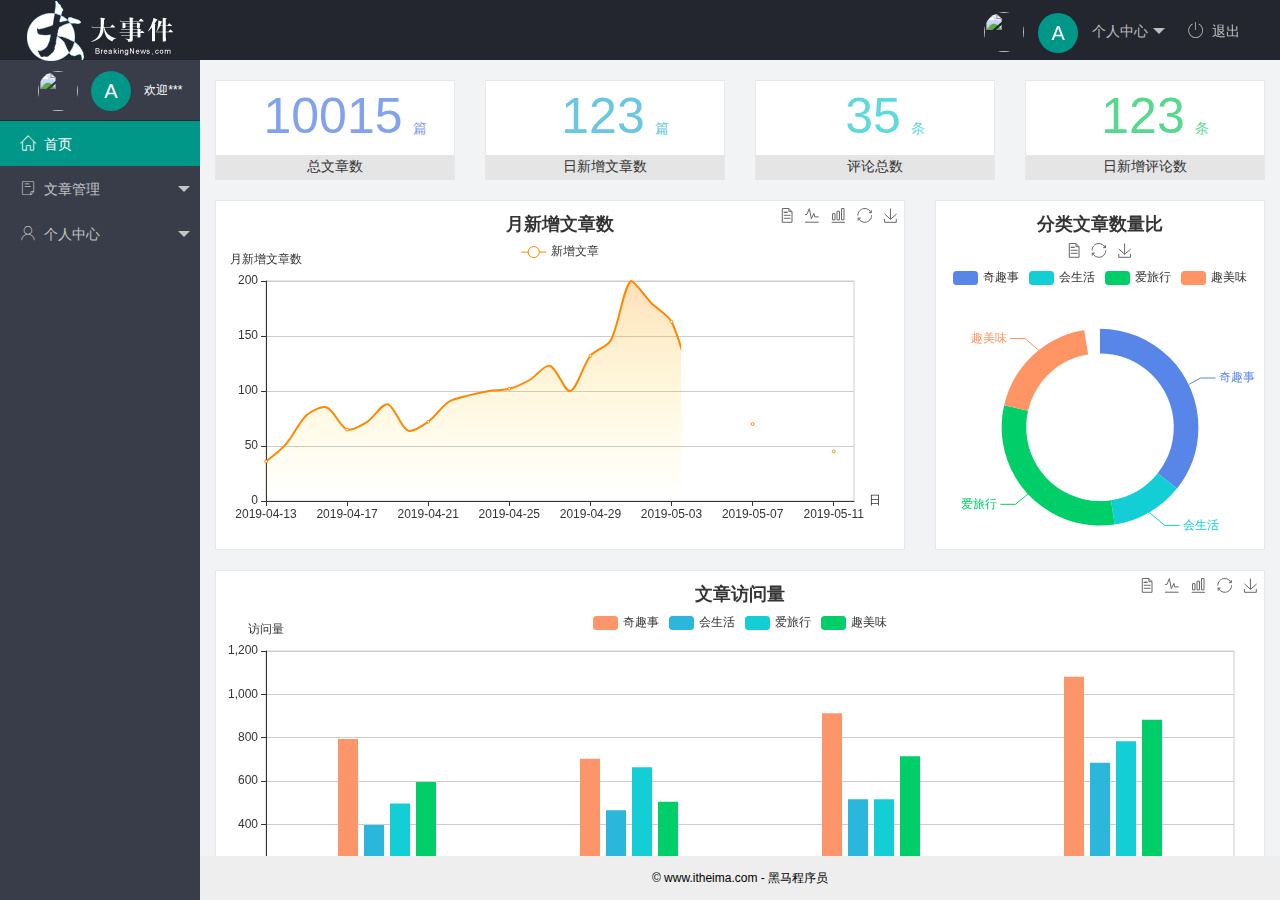
==== commit 76637278: "21.1.6" ====
--- a/index.html
+++ b/index.html
@@ -4,7 +4,7 @@
 <head>
     <meta charset="UTF-8" />
     <meta name="viewport" content="width=device-width, initial-scale=1.0" />
-    <title>后台主页</title>
+    <title>后台主页i</title>
     <!-- 导入 layui 的样式表 -->
     <link rel="stylesheet" href="/assets/lib/layui/css/layui.css" />
     <link rel="stylesheet" href="/assets/fonts/iconfont.css" />
@@ -26,15 +26,15 @@
                         个人中心
                     </a>
                     <dl class="layui-nav-child">
-                        <dd><a href="">基本资料</a></dd>
-                        <dd><a href="">更换头像</a></dd>
-                        <dd><a href="">重置密码</a></dd>
+                        <dd><a href="/user/user-info.html">基本资料</a></dd>
+                        <dd><a href="/user/user-avatar.html">更换头像</a></dd>
+                        <dd><a href="/user/user-pwd.html">重置密码</a></dd>
                     </dl>
                 </li>
-                <li class="layui-nav-item"><a href=""><span class="iconfont icon-tuichu"></span>退出</a></li>
+                <li class="layui-nav-item btnlogout"><a href="javascript:;"><span
+                            class="iconfont icon-tuichu"></span>退出</a></li>
             </ul>
         </div>
-
         <div class="layui-side layui-bg-black">
             <div class="layui-side-scroll">
                 <div class="userinfo">
@@ -51,17 +51,35 @@
                     <li class="layui-nav-item">
                         <a class="" href="javascript:;"><span class="iconfont icon-16"></span>文章管理</a>
                         <dl class="layui-nav-child">
-                            <dd><a href="javascript:;"><i class="layui-icon layui-icon-app"></i>文章类别</a></dd>
-                            <dd><a href="javascript:;"><i class="layui-icon layui-icon-app"></i>文章列表</a></dd>
-                            <dd><a href="javascript:;"><i class="layui-icon layui-icon-app"></i>发布文章</a></dd>
+                            <dd>
+                                <a href="/art/art-calss.html" target="fm">
+                                    <i class="layui-icon layui-icon-app"></i>文章类别</a>
+                            </dd>
+                            <dd>
+                                <a href="javascript:;">
+                                    <i class="layui-icon layui-icon-app"></i>文章列表</a>
+                            </dd>
+                            <dd>
+                                <a href="javascript:;">
+                                    <i class="layui-icon layui-icon-app"></i>发布文章</a>
+                            </dd>
                         </dl>
                     </li>
                     <li class="layui-nav-item">
                         <a href="javascript:;"><span class="iconfont icon-user"></span>个人中心</a>
                         <dl class="layui-nav-child">
-                            <dd><a href="javascript:;"><i class="layui-icon layui-icon-app"></i>基本资料</a></dd>
-                            <dd><a href="javascript:;"><i class="layui-icon layui-icon-app"></i>更换头像</a></dd>
-                            <dd><a href="javascript:;"><i class="layui-icon layui-icon-app"></i>重置密码</a></dd>
+                            <dd>
+                                <a href="/user/user-info.html" target="fm">
+                                    <i class="layui-icon layui-icon-app"></i>基本资料</a>
+                            </dd>
+                            <dd>
+                                <a href="/user/user-avatar.html" target="fm">
+                                    <i class="layui-icon layui-icon-app"></i>更换头像</a>
+                            </dd>
+                            <dd>
+                                <a href="/user/user-pwd.html" target="fm">
+                                    <i class="layui-icon layui-icon-app"></i>重置密码</a>
+                            </dd>
                         </dl>
                     </li>
                 </ul>
@@ -80,6 +98,9 @@
     </div>
     <!-- 导入 layui 的JS文件 -->
     <script src="/assets/lib/layui/layui.all.js"></script>
+    <script src="/assets/lib/jquery.js"></script>
+    <script src="/assets/js/baseAPI.js"></script>
+    <script src="/assets/js/index.js"></script>
 </body>
 
 </html>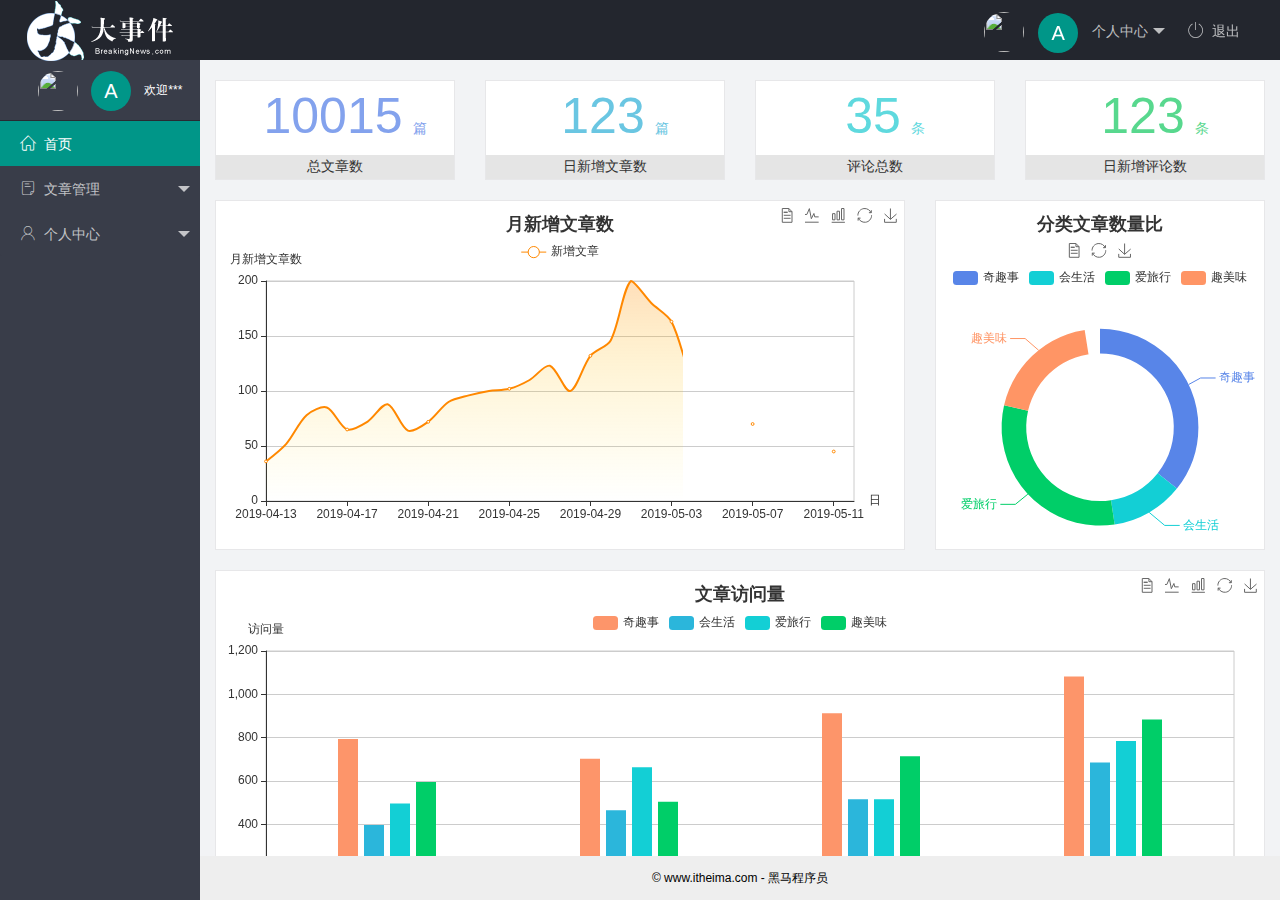
==== commit 96588187: "last" ====
--- a/index.html
+++ b/index.html
@@ -56,11 +56,11 @@
                                     <i class="layui-icon layui-icon-app"></i>文章类别</a>
                             </dd>
                             <dd>
-                                <a href="javascript:;">
+                                <a href="/art/art-list.html" target="fm">
                                     <i class="layui-icon layui-icon-app"></i>文章列表</a>
                             </dd>
                             <dd>
-                                <a href="javascript:;">
+                                <a href="/art/art-pub.html" target="fm">
                                     <i class="layui-icon layui-icon-app"></i>发布文章</a>
                             </dd>
                         </dl>
